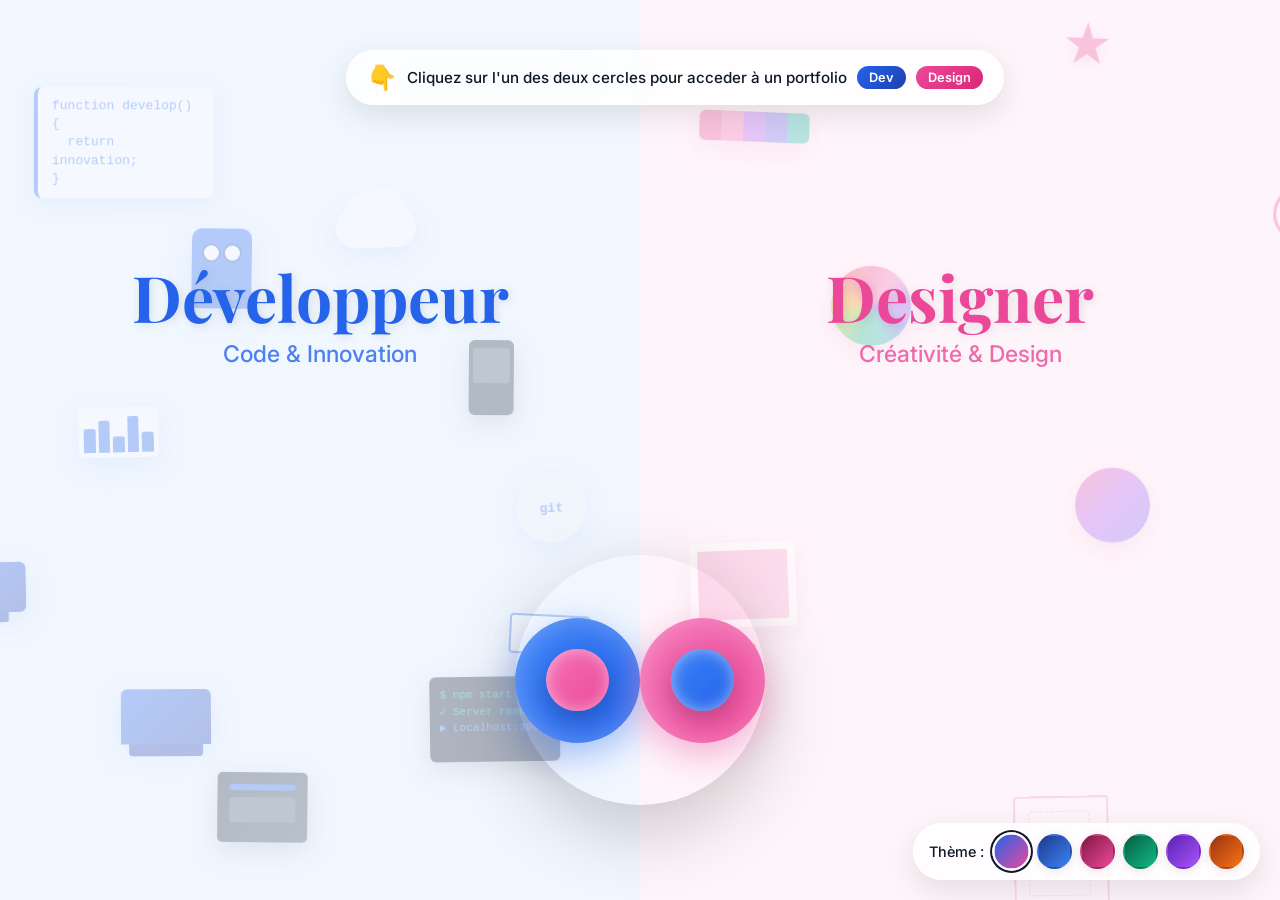
==== index.html @ 124f83c4 "Fix: move files to root and rename to index.html" ====
<!DOCTYPE html>
<html lang="fr">
<head>
    <meta charset="UTF-8">
    <meta name="viewport" content="width=device-width, initial-scale=1.0">
    <title>Portfolio Dual - Développeur & Designer</title>
    <style>
        @import url('https://fonts.googleapis.com/css2?family=Inter:wght@300;400;500;600;700&family=Playfair+Display:wght@600;700&display=swap');
        
        :root {
            --dev-primary: #2563eb;
            --dev-secondary: #1e40af;
            --dev-light: rgba(219, 234, 254, 0.5);
            --dev-bg-light: rgba(219, 234, 254, 0.4);
            --design-primary: #ec4899;
            --design-secondary: #db2777;
            --design-light: rgba(252, 231, 243, 0.5);
            --design-bg-light: rgba(252, 231, 243, 0.4);
            --neutral-bg: #ffffff;
            --text-dark: #0f172a;
            --text-light: #64748b;
            --transition-smooth: all 0.5s cubic-bezier(0.4, 0, 0.2, 1);
            
            /* Thèmes de couleur */
            --theme-primary: #2563eb;
            --theme-secondary: #ec4899;
            --theme-bg-start: #dbeafe;
            --theme-bg-end: #fce7f3;
        }
        
        * {
            margin: 0;
            padding: 0;
            box-sizing: border-box;
        }
        
        body {
            font-family: 'Inter', sans-serif;
            background: var(--neutral-bg);
            min-height: 100vh;
            color: var(--text-dark);
            overflow: hidden;
            transition: background-color 0.5s ease;
        }
        
        /* Division de l'écran en deux */
        .split-screen {
            display: flex;
            width: 100vw;
            height: 100vh;
            position: relative;
        }
        
        /* Moitiés */
        .dev-side {
            flex: 1;
            background: var(--dev-bg-light);
            position: relative;
            overflow: hidden;
            transition: var(--transition-smooth);
            display: flex;
            align-items: center;
            justify-content: center;
        }
        
        .design-side {
            flex: 1;
            background: var(--design-bg-light);
            position: relative;
            overflow: hidden;
            transition: var(--transition-smooth);
            display: flex;
            align-items: center;
            justify-content: center;
        }
        
        /* Textes centraux grands - remontés pour laisser place au Yin-Yang */
        .side-text {
            position: absolute;
            top: 35%;
            transform: translateY(-50%);
            text-align: center;
            z-index: 50;
            pointer-events: none;
            opacity: 1;
            transition: opacity 0.5s ease;
            width: 100%;
        }
        
        .dev-text {
            left: 0;
            color: var(--dev-primary);
        }
        
        .design-text {
            right: 0;
            color: var(--design-primary);
        }
        
        .main-text {
            font-family: 'Playfair Display', serif;
            font-size: clamp(2.5rem, 5vw, 4rem);
            font-weight: 700;
            line-height: 1.1;
            margin-bottom: 0.5rem;
            text-shadow: 2px 2px 10px rgba(0, 0, 0, 0.1);
        }
        
        .sub-text {
            font-size: clamp(1rem, 1.8vw, 1.5rem);
            font-weight: 500;
            opacity: 0.8;
        }
        
        /* Éléments décoratifs */
        .floating-element {
            position: absolute;
            opacity: 0.3;
            transition: all 0.8s cubic-bezier(0.34, 1.56, 0.64, 1);
            pointer-events: none;
            z-index: 1;
            will-change: transform, opacity;
            animation: gentleFloat 15s infinite alternate ease-in-out;
        }
        
        @keyframes gentleFloat {
            0% { transform: translate(0, 0) rotate(0deg); }
            100% { transform: translate(5px, -5px) rotate(2deg); }
        }
        
        /* Tous les éléments décoratifs conservés */
        .code-snippet {
            font-family: 'Courier New', monospace;
            font-size: 13px;
            color: var(--dev-primary);
            background: rgba(255, 255, 255, 0.95);
            padding: 10px 14px;
            border-radius: 8px;
            border-left: 4px solid var(--dev-primary);
            box-shadow: 0 6px 20px rgba(37, 99, 235, 0.2);
            max-width: 180px;
            line-height: 1.4;
        }
        
        .computer-icon {
            width: 70px;
            height: 50px;
            background: linear-gradient(135deg, var(--dev-primary), var(--dev-secondary));
            border-radius: 6px;
            position: relative;
            box-shadow: 0 8px 25px rgba(37, 99, 235, 0.25);
        }
        
        .computer-icon::after {
            content: '';
            position: absolute;
            bottom: -10px;
            left: 50%;
            transform: translateX(-50%);
            width: 35px;
            height: 10px;
            background: var(--dev-secondary);
            border-radius: 0 0 3px 3px;
        }
        
        .robot-icon {
            width: 60px;
            height: 80px;
            background: var(--dev-primary);
            border-radius: 10px 10px 5px 5px;
            position: relative;
            box-shadow: 0 8px 25px rgba(37, 99, 235, 0.25);
        }
        
        .robot-icon::before, .robot-icon::after {
            content: '';
            position: absolute;
            top: 15px;
            width: 15px;
            height: 15px;
            background: white;
            border-radius: 50%;
            border: 2px solid var(--dev-secondary);
        }
        
        .robot-icon::before { left: 10px; }
        .robot-icon::after { right: 10px; }
        
        .binary-code {
            font-family: monospace;
            font-size: 14px;
            color: var(--dev-primary);
            letter-spacing: 2px;
            font-weight: bold;
            opacity: 0.8;
        }
        
        .terminal-icon {
            width: 130px;
            height: 85px;
            background: #0f172a;
            border-radius: 6px;
            padding: 10px;
            color: #10b981;
            font-family: 'Courier New', monospace;
            font-size: 11px;
            box-shadow: 0 8px 25px rgba(0, 0, 0, 0.25);
            line-height: 1.5;
        }
        
        .server-icon {
            width: 90px;
            height: 70px;
            background: linear-gradient(135deg, #1e293b, #334155);
            border-radius: 5px;
            position: relative;
            box-shadow: 0 8px 25px rgba(0, 0, 0, 0.25);
        }
        
        .server-icon::before {
            content: '';
            position: absolute;
            top: 12px;
            left: 12px;
            right: 12px;
            height: 6px;
            background: var(--dev-primary);
            border-radius: 3px;
        }
        
        .server-icon::after {
            content: '';
            position: absolute;
            top: 25px;
            left: 12px;
            right: 12px;
            height: 25px;
            background: #475569;
            border-radius: 3px;
        }
        
        .git-icon {
            width: 70px;
            height: 70px;
            border-radius: 50%;
            background: #f1f5f9;
            display: flex;
            align-items: center;
            justify-content: center;
            font-family: 'Courier New', monospace;
            font-size: 13px;
            color: var(--dev-primary);
            font-weight: bold;
            box-shadow: 0 8px 25px rgba(37, 99, 235, 0.2);
        }
        
        .database-icon {
            width: 90px;
            height: 55px;
            background: linear-gradient(135deg, var(--dev-primary), var(--dev-secondary));
            border-radius: 6px 6px 0 0;
            position: relative;
            box-shadow: 0 8px 25px rgba(37, 99, 235, 0.25);
        }
        
        .database-icon::after {
            content: '';
            position: absolute;
            bottom: -12px;
            left: 8px;
            right: 8px;
            height: 12px;
            background: var(--dev-secondary);
            border-radius: 0 0 4px 4px;
        }
        
        .mobile-icon {
            width: 45px;
            height: 75px;
            background: #1e293b;
            border-radius: 6px;
            position: relative;
            box-shadow: 0 8px 25px rgba(0, 0, 0, 0.25);
        }
        
        .mobile-icon::before {
            content: '';
            position: absolute;
            top: 8px;
            left: 4px;
            right: 4px;
            height: 35px;
            background: #475569;
            border-radius: 3px;
        }
        
        .api-icon {
            width: 80px;
            height: 40px;
            background: white;
            border-radius: 4px;
            position: relative;
            box-shadow: 0 8px 25px rgba(37, 99, 235, 0.2);
            border: 2px solid var(--dev-primary);
        }
        
        .api-icon::before {
            content: 'API';
            position: absolute;
            top: 50%;
            left: 50%;
            transform: translate(-50%, -50%);
            color: var(--dev-primary);
            font-weight: bold;
            font-size: 14px;
        }
        
        .cloud-icon {
            width: 80px;
            height: 40px;
            background: white;
            border-radius: 40px;
            position: relative;
            box-shadow: 0 8px 25px rgba(37, 99, 235, 0.2);
        }
        
        .cloud-icon::before, .cloud-icon::after {
            content: '';
            position: absolute;
            background: white;
            border-radius: 50%;
        }
        
        .cloud-icon::before {
            width: 35px;
            height: 35px;
            top: -15px;
            left: 10px;
        }
        
        .cloud-icon::after {
            width: 45px;
            height: 45px;
            top: -20px;
            right: 10px;
        }
        
        .chart-icon {
            width: 80px;
            height: 50px;
            background: white;
            border-radius: 4px;
            padding: 5px;
            box-shadow: 0 8px 25px rgba(37, 99, 235, 0.2);
            display: flex;
            align-items: flex-end;
            gap: 3px;
        }
        
        .chart-bar {
            flex: 1;
            background: var(--dev-primary);
            border-radius: 2px 2px 0 0;
        }
        
        .ai-icon {
            width: 70px;
            height: 70px;
            background: linear-gradient(135deg, var(--dev-primary), #7c3aed);
            border-radius: 50%;
            position: relative;
            box-shadow: 0 8px 25px rgba(37, 99, 235, 0.25);
        }
        
        .ai-icon::before {
            content: 'AI';
            position: absolute;
            top: 50%;
            left: 50%;
            transform: translate(-50%, -50%);
            color: white;
            font-weight: bold;
            font-size: 16px;
        }
        
        /* Éléments DESIGNER */
        .color-palette {
            width: 110px;
            height: 30px;
            display: flex;
            border-radius: 6px;
            overflow: hidden;
            box-shadow: 0 8px 25px rgba(236, 72, 153, 0.25);
        }
        
        .color-swatch {
            flex: 1;
        }
        
        .paintbrush {
            width: 80px;
            height: 20px;
            background: linear-gradient(135deg, var(--design-primary), var(--design-secondary));
            border-radius: 10px;
            position: relative;
            transform: rotate(-30deg);
            box-shadow: 0 8px 25px rgba(236, 72, 153, 0.25);
        }
        
        .paintbrush::after {
            content: '';
            position: absolute;
            right: -18px;
            top: 50%;
            transform: translateY(-50%);
            width: 35px;
            height: 8px;
            background: var(--design-secondary);
            border-radius: 4px;
        }
        
        .typography-sample {
            font-family: 'Playfair Display', serif;
            font-size: 36px;
            font-weight: bold;
            color: var(--design-primary);
            text-shadow: 2px 2px 8px rgba(236, 72, 153, 0.25);
        }
        
        .cube-3d {
            width: 65px;
            height: 65px;
            position: relative;
            transform-style: preserve-3d;
            animation: rotateCube 20s linear infinite;
        }
        
        @keyframes rotateCube {
            0% { transform: rotateX(0) rotateY(0); }
            100% { transform: rotateX(360deg) rotateY(360deg); }
        }
        
        .cube-face {
            position: absolute;
            width: 100%;
            height: 100%;
            background: linear-gradient(45deg, var(--design-primary), var(--design-secondary));
            border: 2px solid rgba(255, 255, 255, 0.4);
            opacity: 0.8;
        }
        
        .cube-front { transform: translateZ(32.5px); }
        .cube-back { transform: rotateY(180deg) translateZ(32.5px); }
        .cube-right { transform: rotateY(90deg) translateZ(32.5px); }
        .cube-left { transform: rotateY(-90deg) translateZ(32.5px); }
        .cube-top { transform: rotateX(90deg) translateZ(32.5px); }
        .cube-bottom { transform: rotateX(-90deg) translateZ(32.5px); }
        
        .pen-tool {
            width: 75px;
            height: 75px;
            position: relative;
        }
        
        .pen-tool::before {
            content: '';
            position: absolute;
            width: 55px;
            height: 55px;
            background: linear-gradient(135deg, var(--design-primary), #a855f7);
            clip-path: polygon(50% 0%, 0% 100%, 100% 100%);
            opacity: 0.8;
        }
        
        .artboard {
            width: 110px;
            height: 85px;
            background: white;
            border-radius: 3px;
            box-shadow: 0 8px 25px rgba(236, 72, 153, 0.25);
            position: relative;
            overflow: hidden;
        }
        
        .artboard::before {
            content: '';
            position: absolute;
            top: 8px;
            left: 8px;
            right: 8px;
            bottom: 8px;
            background: linear-gradient(135deg, var(--design-primary), #f472b6);
            border-radius: 2px;
            opacity: 0.6;
        }
        
        .gradient-circle {
            width: 75px;
            height: 75px;
            border-radius: 50%;
            background: linear-gradient(135deg, var(--design-primary), #a855f7, #6366f1);
            box-shadow: 0 8px 25px rgba(236, 72, 153, 0.25);
        }
        
        .wireframe {
            width: 95px;
            height: 115px;
            position: relative;
        }
        
        .wireframe::before {
            content: '';
            position: absolute;
            top: 0;
            left: 0;
            width: 100%;
            height: 100%;
            border: 2px solid var(--design-primary);
            border-radius: 3px;
            opacity: 0.6;
        }
        
        .wireframe::after {
            content: '';
            position: absolute;
            top: 15px;
            left: 15px;
            right: 15px;
            bottom: 15px;
            border: 1px dashed var(--design-secondary);
            border-radius: 2px;
            opacity: 0.4;
        }
        
        .ruler-icon {
            width: 100px;
            height: 20px;
            background: white;
            border-radius: 3px;
            position: relative;
            box-shadow: 0 8px 25px rgba(236, 72, 153, 0.2);
        }
        
        .ruler-icon::before {
            content: '';
            position: absolute;
            top: 50%;
            left: 10px;
            right: 10px;
            height: 2px;
            background: var(--design-primary);
            transform: translateY(-50%);
        }
        
        .magnifier-icon {
            width: 70px;
            height: 70px;
            position: relative;
        }
        
        .magnifier-icon::before {
            content: '';
            position: absolute;
            width: 50px;
            height: 50px;
            border: 3px solid var(--design-primary);
            border-radius: 50%;
            top: 0;
            left: 0;
        }
        
        .magnifier-icon::after {
            content: '';
            position: absolute;
            width: 25px;
            height: 3px;
            background: var(--design-primary);
            bottom: 10px;
            right: 0;
            transform: rotate(45deg);
            transform-origin: right center;
        }
        
        .star-icon {
            width: 70px;
            height: 70px;
            position: relative;
        }
        
        .star-icon::before {
            content: '★';
            position: absolute;
            top: 50%;
            left: 50%;
            transform: translate(-50%, -50%);
            color: var(--design-primary);
            font-size: 50px;
            text-shadow: 0 4px 15px rgba(236, 72, 153, 0.3);
        }
        
        .color-wheel {
            width: 80px;
            height: 80px;
            border-radius: 50%;
            background: conic-gradient(
                from 0deg,
                #ec4899,
                #f472b6,
                #a855f7,
                #6366f1,
                #14b8a6,
                #10b981,
                #84cc16,
                #f59e0b,
                #ef4444,
                #ec4899
            );
            box-shadow: 0 8px 25px rgba(236, 72, 153, 0.25);
        }
        
        /* ===== YIN-YANG PLACÉ EN BAS ===== */
        .yinyang-container {
            position: absolute;
            bottom: 5%;
            left: 50%;
            transform: translateX(-50%);
            width: min(350px, 60vw);
            height: min(350px, 60vh);
            z-index: 100;
            pointer-events: none;
            display: flex;
            align-items: center;
            justify-content: center;
        }
        
        .yinyang-wrapper {
            position: relative;
            width: 100%;
            height: 100%;
            pointer-events: auto;
            display: flex;
            align-items: center;
            justify-content: center;
        }
        
        /* Yin-Yang avec animation 3D */
        .yinyang {
            position: relative;
            width: min(250px, 50vw);
            height: min(250px, 50vh);
            border-radius: 50%;
            overflow: visible;
            box-shadow: 0 25px 75px rgba(0, 0, 0, 0.2);
            transition: transform 0.6s cubic-bezier(0.34, 1.56, 0.64, 1);
            pointer-events: none;
            transform-style: preserve-3d;
            animation: yinyangFloat3D 4s infinite alternate ease-in-out;
        }
        
        /* Animation 3D pour attirer l'attention */
        @keyframes yinyangFloat3D {
            0% {
                transform: rotateY(0deg) rotateX(5deg) scale(1);
                filter: drop-shadow(0 20px 30px rgba(0,0,0,0.2));
            }
            25% {
                transform: rotateY(5deg) rotateX(3deg) scale(1.02);
                filter: drop-shadow(0 30px 40px rgba(37,99,235,0.3));
            }
            50% {
                transform: rotateY(0deg) rotateX(0deg) scale(1.05);
                filter: drop-shadow(0 40px 50px rgba(236,72,153,0.3));
            }
            75% {
                transform: rotateY(-5deg) rotateX(3deg) scale(1.02);
                filter: drop-shadow(0 30px 40px rgba(37,99,235,0.3));
            }
            100% {
                transform: rotateY(0deg) rotateX(5deg) scale(1);
                filter: drop-shadow(0 20px 30px rgba(0,0,0,0.2));
            }
        }
        
        /* Glow pulsant */
        .yinyang::before {
            content: '';
            position: absolute;
            top: -15px;
            left: -15px;
            right: -15px;
            bottom: -15px;
            border-radius: 50%;
            background: linear-gradient(135deg, var(--dev-primary), var(--design-primary));
            opacity: 0;
            z-index: -1;
            animation: glowPulse 4s infinite alternate;
            filter: blur(20px);
        }
        
        @keyframes glowPulse {
            0% { opacity: 0.2; transform: scale(0.95); }
            50% { opacity: 0.5; transform: scale(1.15); }
            100% { opacity: 0.2; transform: scale(0.95); }
        }
        
        /* Zones cliquables */
        .clickable-zone {
            position: absolute;
            width: 50%;
            height: 100%;
            cursor: pointer;
            transition: all 0.4s ease;
            display: flex;
            align-items: center;
            justify-content: center;
            text-decoration: none;
            z-index: 101;
            pointer-events: auto;
            overflow: hidden;
            transform-style: preserve-3d;
        }
        
        .dev-zone {
            left: 0;
            border-radius: 125px 0 0 125px;
        }
        
        .design-zone {
            right: 0;
            border-radius: 0 125px 125px 0;
        }
        
        /* Effet 3D au survol */
        .dev-zone:hover {
            transform: translateX(-5px) scale(1.02);
            filter: drop-shadow(10px 0 20px rgba(37,99,235,0.4));
        }
        
        .design-zone:hover {
            transform: translateX(5px) scale(1.02);
            filter: drop-shadow(-10px 0 20px rgba(236,72,153,0.4));
        }
        
        /* Contenu des cercles */
        .circle-content {
            position: absolute;
            top: 50%;
            left: 50%;
            transform: translate(-50%, -50%);
            text-align: center;
            pointer-events: none;
            opacity: 0;
            transition: all 0.5s ease;
            z-index: 102;
            background: rgba(255, 255, 255, 0.25);
            backdrop-filter: blur(10px);
            padding: 12px 24px;
            border-radius: 40px;
            border: 1px solid rgba(255, 255, 255, 0.4);
            transform-style: preserve-3d;
            transform: translate(-50%, -50%) translateZ(20px);
        }
        
        .clickable-zone:hover .circle-content {
            opacity: 1;
            transform: translate(-50%, -50%) translateZ(40px) scale(1.1);
        }
        
        .circle-icon {
            font-size: 2.5rem;
            margin-bottom: 0.3rem;
            filter: drop-shadow(0 4px 8px rgba(0, 0, 0, 0.3));
            display: block;
        }
        
        .circle-subtitle {
            font-size: 1rem;
            color: white;
            font-weight: 600;
            text-shadow: 0 2px 10px rgba(0, 0, 0, 0.5);
            letter-spacing: 1px;
        }
        
        /* Cercles et points */
        .inner-circle {
            position: absolute;
            width: 50%;
            height: 50%;
            border-radius: 50%;
            top: 25%;
            pointer-events: none;
            transition: all 0.4s ease;
            display: flex;
            align-items: center;
            justify-content: center;
        }
        
        .dev-circle {
            left: 0;
            background: linear-gradient(135deg, #3b82f6 0%, #2563eb 100%);
            box-shadow: inset 0 0 30px rgba(255, 255, 255, 0.3),
                        0 12px 35px rgba(37, 99, 235, 0.4);
        }
        
        .design-circle {
            right: 0;
            background: linear-gradient(135deg, #f472b6 0%, #ec4899 100%);
            box-shadow: inset 0 0 30px rgba(255, 255, 255, 0.3),
                        0 12px 35px rgba(236, 72, 153, 0.4);
        }
        
        .center-dot {
            position: absolute;
            width: 25%;
            height: 25%;
            border-radius: 50%;
            top: 37.5%;
            pointer-events: none;
            transition: all 0.4s ease;
            box-shadow: inset 0 0 15px rgba(255, 255, 255, 0.5),
                        0 8px 20px rgba(0, 0, 0, 0.2);
            display: flex;
            align-items: center;
            justify-content: center;
        }
        
        .dev-dot {
            left: 12.5%;
            background: linear-gradient(135deg, #f472b6 0%, #ec4899 100%);
        }
        
        .design-dot {
            right: 12.5%;
            background: linear-gradient(135deg, #3b82f6 0%, #2563eb 100%);
        }
        
        .dot-icon {
            font-size: 1.2rem;
            color: white;
            opacity: 0;
            transition: opacity 0.4s ease;
        }
        
        .yinyang:hover .dot-icon {
            opacity: 0.8;
        }
        
        /* ===== SÉLECTEUR DE THÈME ===== */
        .theme-selector {
            position: absolute;
            bottom: 20px;
            right: 20px;
            z-index: 1000;
            background: rgba(255, 255, 255, 0.8);
            backdrop-filter: blur(10px);
            padding: 10px 15px;
            border-radius: 50px;
            border: 1px solid rgba(255, 255, 255, 0.3);
            box-shadow: 0 10px 30px rgba(0, 0, 0, 0.1);
            display: flex;
            align-items: center;
            gap: 10px;
            pointer-events: auto;
            animation: slideIn 0.5s ease-out;
        }
        
        @keyframes slideIn {
            from {
                opacity: 0;
                transform: translateY(-20px);
            }
            to {
                opacity: 1;
                transform: translateY(0);
            }
        }
        
        .theme-selector label {
            font-size: 0.9rem;
            font-weight: 500;
            color: var(--text-dark);
        }
        
        .theme-options {
            display: flex;
            gap: 8px;
        }
        
        .theme-btn {
            width: 35px;
            height: 35px;
            border-radius: 50%;
            border: 2px solid transparent;
            cursor: pointer;
            transition: all 0.3s ease;
            box-shadow: 0 2px 10px rgba(0,0,0,0.1);
        }
        
        .theme-btn:hover {
            transform: scale(1.15);
            border-color: white;
            box-shadow: 0 5px 15px rgba(0,0,0,0.2);
        }
        
        .theme-btn.active {
            border-color: white;
            transform: scale(1.1);
            box-shadow: 0 0 0 2px var(--text-dark);
        }
        
        .theme-btn.default {
            background: linear-gradient(135deg, #2563eb, #ec4899);
        }
        
        .theme-btn.blue {
            background: linear-gradient(135deg, #1e3a8a, #3b82f6);
        }
        
        .theme-btn.pink {
            background: linear-gradient(135deg, #831843, #ec4899);
        }
        
        .theme-btn.green {
            background: linear-gradient(135deg, #065f46, #10b981);
        }
        
        .theme-btn.purple {
            background: linear-gradient(135deg, #5b21b6, #a855f7);
        }
        
        .theme-btn.orange {
            background: linear-gradient(135deg, #9a3412, #f97316);
        }
        
        /* Instruction en bas à gauche */
        .instruction {
            position: absolute;
            top: 50px;
            left: 27%;
            z-index: 200;
            pointer-events: none;
            color: var(--text-dark);
            background: rgba(255, 255, 255, 0.8);
            padding: 12px 20px;
            border-radius: 40px;
            backdrop-filter: blur(10px);
            font-size: 0.95rem;
            font-weight: 500;
            box-shadow: 0 10px 30px rgba(0, 0, 0, 0.1);
            border: 1px solid rgba(255, 255, 255, 0.6);
            display: flex;
            align-items: center;
            gap: 10px;
            animation: instructionFloat 3s infinite alternate ease-in-out;
        }
        
        @keyframes instructionFloat {
            0% { transform: translateY(0); }
            100% { transform: translateY(-5px); }
        }
        
        .instruction::before {
            content: '👇';
            font-size: 1.5rem;
            animation: handPoint 1s infinite alternate;
        }
        
        @keyframes handPoint {
            0% { transform: translateY(0); }
            100% { transform: translateY(5px); }
        }
        
        .instruction-badge {
            background: linear-gradient(135deg, var(--dev-primary), var(--dev-secondary));
            color: white;
            padding: 4px 12px;
            border-radius: 30px;
            font-size: 0.8rem;
            font-weight: 600;
        }
        
        .instruction-badge.design {
            background: linear-gradient(135deg, var(--design-primary), var(--design-secondary));
        }
        
        /* Responsive */
        @media (max-width: 768px) {
            .split-screen {
                flex-direction: column;
            }
            
            .dev-side, .design-side {
                height: 50vh;
                flex: none;
            }
            
            .side-text {
                top: 30%;
            }
            
            .main-text {
                font-size: clamp(2rem, 6vw, 3rem);
            }
            
            .yinyang-container {
                bottom: 2%;
                width: min(250px, 70vw);
                height: min(250px, 70vh);
            }
            
            .yinyang {
                width: min(200px, 50vw);
                height: min(200px, 50vh);
            }
            
            .circle-content {
                padding: 8px 16px;
            }
            
            .circle-icon {
                font-size: 2rem;
            }
            
            .circle-subtitle {
                font-size: 0.8rem;
            }
            
            .instruction {
                bottom: 10px;
                left: 10px;
                padding: 8px 15px;
                font-size: 0.8rem;
            }
            
            .theme-selector {
                top: 10px;
                right: 10px;
                padding: 8px 12px;
            }
            
            .theme-btn {
                width: 30px;
                height: 30px;
            }
        }
    </style>
</head>
<body>
    <div class="split-screen">
        <!-- Moitié gauche - Développeur -->
        <div class="dev-side" id="devSide">
            <div class="side-text dev-text">
                <div class="main-text">Développeur</div>
                <div class="sub-text">Code & Innovation</div>
            </div>
            
            <!-- Éléments décoratifs -->
            <div class="floating-element code-snippet" style="top: 10%; left: 5%; transform: rotate(-5deg);">
                function develop() {<br>
                &nbsp;&nbsp;return innovation;<br>
                }
            </div>
            
            <div class="floating-element computer-icon" style="top: 15%; right: 12%;"></div>
            <div class="floating-element robot-icon" style="bottom: 20%; left: 15%;"></div>
            <div class="floating-element binary-code" style="top: 8%; right: 8%;">01000101 01101100</div>
            
            <div class="floating-element terminal-icon" style="bottom: 15%; right: 12%;">
                <div>$ npm start</div>
                <div style="color: #10b981;">✓ Server ready</div>
                <div style="color: #3b82f6;">▶ Localhost:3000</div>
            </div>
            
            <div class="floating-element server-icon" style="top: 40%; left: 10%;"></div>
            <div class="floating-element git-icon" style="bottom: 40%; right: 8%;">git</div>
            <div class="floating-element database-icon" style="top: 30%; right: 20%;"></div>
            <div class="floating-element mobile-icon" style="bottom: 8%; left: 20%;"></div>
            <div class="floating-element api-icon" style="top: 20%; left: 20%;"></div>
            <div class="floating-element cloud-icon" style="bottom: 25%; right: 20%;"></div>
            
            <div class="floating-element chart-icon" style="top: 45%; left: 12%;">
                <div class="chart-bar" style="height: 60%;"></div>
                <div class="chart-bar" style="height: 80%;"></div>
                <div class="chart-bar" style="height: 40%;"></div>
                <div class="chart-bar" style="height: 90%;"></div>
                <div class="chart-bar" style="height: 50%;"></div>
            </div>
            
            <div class="floating-element ai-icon" style="bottom: 45%; left: 20%;"></div>
        </div>
        
        <!-- Moitié droite - Designer -->
        <div class="design-side" id="designSide">
            <div class="side-text design-text">
                <div class="main-text">Designer</div>
                <div class="sub-text">Créativité & Design</div>
            </div>
            
            <div class="floating-element color-palette" style="top: 12%; left: 10%;">
                <div class="color-swatch" style="background: #ec4899;"></div>
                <div class="color-swatch" style="background: #f472b6;"></div>
                <div class="color-swatch" style="background: #a855f7;"></div>
                <div class="color-swatch" style="background: #6366f1;"></div>
                <div class="color-swatch" style="background: #14b8a6;"></div>
            </div>
            
            <div class="floating-element paintbrush" style="top: 40%; right: 15%;"></div>
            <div class="floating-element typography-sample" style="bottom: 25%; left: 12%;">Aa</div>
            <div class="floating-element cube-3d" style="top: 25%; right: 12%;"></div>
            <div class="floating-element pen-tool" style="top: 60%; left: 15%;"></div>
            <div class="floating-element artboard" style="top: 15%; right: 25%;"></div>
            <div class="floating-element gradient-circle" style="bottom: 40%; right: 20%;"></div>
            <div class="floating-element wireframe" style="top: 45%; left: 8%;"></div>
            <div class="floating-element ruler-icon" style="top: 65%; right: 25%;"></div>
            <div class="floating-element magnifier-icon" style="bottom: 25%; left: 20%;"></div>
            <div class="floating-element star-icon" style="bottom: 45%; right: 25%;"></div>
            <div class="floating-element color-wheel" style="top: 30%; left: 30%;"></div>
        </div>
        
        <!-- Yin-Yang placé en bas -->
        <div class="yinyang-container">
            <div class="yinyang-wrapper">
                <!-- Zone cliquable développeur -->
                <a href="portfolio_dev/portfolio-dev.html" class="clickable-zone dev-zone" id="devZone">
                    <div class="circle-content">
                        <div class="circle-icon">💻</div>
                        <div class="circle-subtitle">PORTFOLIO DEV</div>
                    </div>
                </a>
                
                <!-- Zone cliquable designer -->
                <a href="portfolio_designer/portfolio-design.html" class="clickable-zone design-zone" id="designZone">
                    <div class="circle-content">
                        <div class="circle-icon">🎨</div>
                        <div class="circle-subtitle">PORTFOLIO DESIGN</div>
                    </div>
                </a>
                
                <!-- Yin-Yang visuel -->
                <div class="yinyang">
                    <div class="inner-circle dev-circle"></div>
                    <div class="inner-circle design-circle"></div>
                    <div class="center-dot dev-dot">
                        <div class="dot-icon">🎨</div>
                    </div>
                    <div class="center-dot design-dot">
                        <div class="dot-icon">💻</div>
                    </div>
                </div>
            </div>
        </div>
        
        <!-- Sélecteur de thème -->
        <div class="theme-selector">
            <label>Thème :</label>
            <div class="theme-options">
                <div class="theme-btn default active" data-theme="default" title="Défaut"></div>
                <div class="theme-btn blue" data-theme="blue" title="Bleu"></div>
                <div class="theme-btn pink" data-theme="pink" title="Rose"></div>
                <div class="theme-btn green" data-theme="green" title="Vert"></div>
                <div class="theme-btn purple" data-theme="purple" title="Violet"></div>
                <div class="theme-btn orange" data-theme="orange" title="Orange"></div>
            </div>
        </div>
        
        <!-- Instruction -->
        <div class="instruction">
            <span>Cliquez sur l'un des deux cercles pour acceder à un portfolio </span>
            <span class="instruction-badge">Dev</span>
            <span class="instruction-badge design">Design</span>
        </div>
    </div>
    
    <script>
        (function() {
            const devZone = document.getElementById('devZone');
            const designZone = document.getElementById('designZone');
            const devSide = document.getElementById('devSide');
            const designSide = document.getElementById('designSide');
            const devText = document.querySelector('.dev-text');
            const designText = document.querySelector('.design-text');
            const devElements = devSide.querySelectorAll('.floating-element');
            const designElements = designSide.querySelectorAll('.floating-element');
            
            // ===== GESTION DU THÈME =====
            const themeBtns = document.querySelectorAll('.theme-btn');
            const root = document.documentElement;
            
            // Thèmes prédéfinis
            const themes = {
                default: {
                    dev: '#2563eb',
                    devSecondary: '#1e40af',
                    devBg: 'rgba(219, 234, 254, 0.4)',
                    design: '#ec4899',
                    designSecondary: '#db2777',
                    designBg: 'rgba(252, 231, 243, 0.4)'
                },
                blue: {
                    dev: '#1e3a8a',
                    devSecondary: '#1e3a8a',
                    devBg: 'rgba(30, 58, 138, 0.2)',
                    design: '#3b82f6',
                    designSecondary: '#2563eb',
                    designBg: 'rgba(59, 130, 246, 0.2)'
                },
                pink: {
                    dev: '#831843',
                    devSecondary: '#831843',
                    devBg: 'rgba(131, 24, 67, 0.2)',
                    design: '#ec4899',
                    designSecondary: '#db2777',
                    designBg: 'rgba(236, 72, 153, 0.2)'
                },
                green: {
                    dev: '#065f46',
                    devSecondary: '#065f46',
                    devBg: 'rgba(6, 95, 70, 0.2)',
                    design: '#10b981',
                    designSecondary: '#059669',
                    designBg: 'rgba(16, 185, 129, 0.2)'
                },
                purple: {
                    dev: '#5b21b6',
                    devSecondary: '#5b21b6',
                    devBg: 'rgba(91, 33, 182, 0.2)',
                    design: '#a855f7',
                    designSecondary: '#9333ea',
                    designBg: 'rgba(168, 85, 247, 0.2)'
                },
                orange: {
                    dev: '#9a3412',
                    devSecondary: '#9a3412',
                    devBg: 'rgba(154, 52, 18, 0.2)',
                    design: '#f97316',
                    designSecondary: '#ea580c',
                    designBg: 'rgba(249, 115, 22, 0.2)'
                }
            };
            
            function applyTheme(themeName) {
                const theme = themes[themeName];
                if (!theme) return;
                
                root.style.setProperty('--dev-primary', theme.dev);
                root.style.setProperty('--dev-secondary', theme.devSecondary);
                root.style.setProperty('--dev-bg-light', theme.devBg);
                root.style.setProperty('--design-primary', theme.design);
                root.style.setProperty('--design-secondary', theme.designSecondary);
                root.style.setProperty('--design-bg-light', theme.designBg);
                
                // Mise à jour des couleurs de fond
                devSide.style.backgroundColor = theme.devBg;
                designSide.style.backgroundColor = theme.designBg;
                
                // Mise à jour des badges
                document.querySelectorAll('.instruction-badge').forEach(badge => {
                    if (badge.classList.contains('design')) {
                        badge.style.background = `linear-gradient(135deg, ${theme.design}, ${theme.designSecondary})`;
                    } else {
                        badge.style.background = `linear-gradient(135deg, ${theme.dev}, ${theme.devSecondary})`;
                    }
                });
                
                // Sauvegarde du thème
                localStorage.setItem('selectedTheme', themeName);
                
                // Active le bouton correspondant
                themeBtns.forEach(btn => {
                    btn.classList.toggle('active', btn.dataset.theme === themeName);
                });
            }
            
            themeBtns.forEach(btn => {
                btn.addEventListener('click', () => {
                    applyTheme(btn.dataset.theme);
                });
            });
            
            // Charger le thème sauvegardé ou utiliser le défaut
            const savedTheme = localStorage.getItem('selectedTheme') || 'default';
            applyTheme(savedTheme);
            
            // ===== INTERACTIONS SURVOL =====
            devZone.addEventListener('mouseenter', () => {
                devSide.style.backgroundColor = getComputedStyle(root).getPropertyValue('--dev-primary') + '20';
                designSide.style.backgroundColor = 'rgba(0,0,0,0.05)';
                devText.style.opacity = '1';
                designText.style.opacity = '0.3';
                
                devElements.forEach(el => el.style.opacity = '0.9');
                designElements.forEach(el => el.style.opacity = '0.2');
            });
            
            designZone.addEventListener('mouseenter', () => {
                designSide.style.backgroundColor = getComputedStyle(root).getPropertyValue('--design-primary') + '20';
                devSide.style.backgroundColor = 'rgba(0,0,0,0.05)';
                designText.style.opacity = '1';
                devText.style.opacity = '0.3';
                
                designElements.forEach(el => el.style.opacity = '0.9');
                devElements.forEach(el => el.style.opacity = '0.2');
            });
            
            function resetSides() {
                devSide.style.backgroundColor = getComputedStyle(root).getPropertyValue('--dev-bg-light');
                designSide.style.backgroundColor = getComputedStyle(root).getPropertyValue('--design-bg-light');
                devText.style.opacity = '1';
                designText.style.opacity = '1';
                
                devElements.forEach(el => el.style.opacity = '0.3');
                designElements.forEach(el => el.style.opacity = '0.3');
            }
            
            devZone.addEventListener('mouseleave', () => {
                setTimeout(() => {
                    if (!designZone.matches(':hover')) {
                        resetSides();
                    }
                }, 100);
            });
            
            designZone.addEventListener('mouseleave', () => {
                setTimeout(() => {
                    if (!devZone.matches(':hover')) {
                        resetSides();
                    }
                }, 100);
            });
            
            // ===== ANIMATION AU CLIC =====
            [devZone, designZone].forEach(link => {
                link.addEventListener('click', function(e) {
                    e.preventDefault();
                    const href = this.getAttribute('href');
                    
                    document.body.style.transition = 'opacity 0.5s ease, transform 0.5s ease';
                    document.body.style.opacity = '0';
                    document.body.style.transform = this.classList.contains('dev-zone') ? 'translateX(-30px)' : 'translateX(30px)';
                    
                    setTimeout(() => {
                        window.location.href = href;
                    }, 500);
                });
            });
            
            // ===== POSITIONNEMENT ALÉATOIRE INITIAL =====
            function randomPosition(element) {
                const x = (Math.random() * 10 - 5);
                const y = (Math.random() * 10 - 5);
                const rotate = (Math.random() * 6 - 3);
                return `translate(${x}px, ${y}px) rotate(${rotate}deg)`;
            }
            
            setTimeout(() => {
                devElements.forEach((el, i) => {
                    setTimeout(() => {
                        el.style.opacity = '0.3';
                        el.style.transform = randomPosition(el);
                    }, i * 20);
                });
                
                designElements.forEach((el, i) => {
                    setTimeout(() => {
                        el.style.opacity = '0.3';
                        el.style.transform = randomPosition(el);
                    }, i * 20 + 300);
                });
            }, 200);
            
            // ===== PRÉCHARGEMENT =====
            ['portfolio-dev.html', 'portfolio-design.html'].forEach(href => {
                const link = document.createElement('link');
                link.rel = 'prefetch';
                link.href = href;
                document.head.appendChild(link);
            });
        })();
    </script>
</body>
</html>
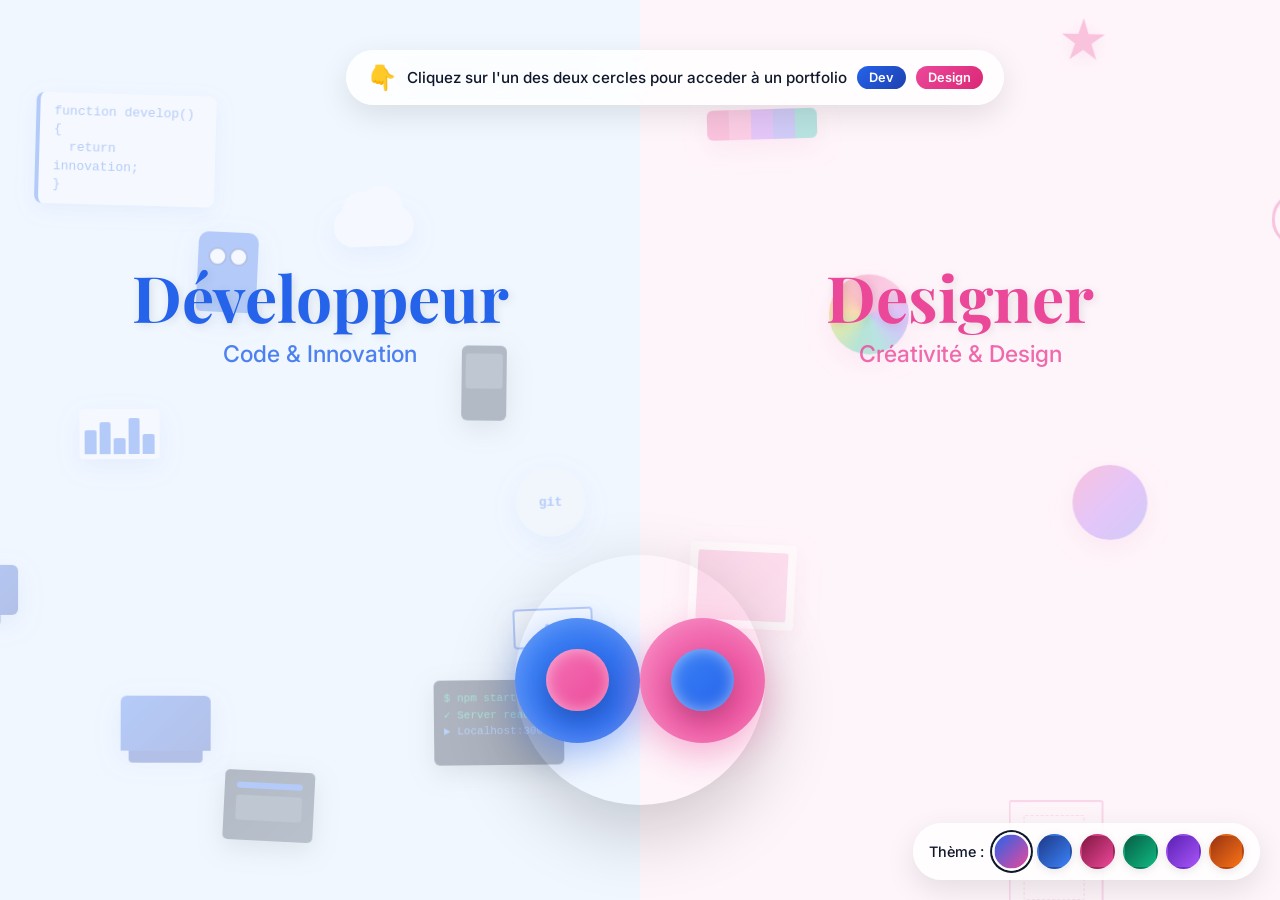
==== commit b2d68033: "ajout de mon nouveau projet" ====
--- a/index.html
+++ b/index.html
@@ -983,7 +983,7 @@
             background: linear-gradient(135deg, var(--design-primary), var(--design-secondary));
         }
         
-        /* Responsive */
+        /* ===== RESPONSIVE POUR SMARTPHONES ===== */
         @media (max-width: 768px) {
             .split-screen {
                 flex-direction: column;
@@ -995,52 +995,167 @@
             }
             
             .side-text {
-                top: 30%;
+                top: 25%;
             }
             
             .main-text {
-                font-size: clamp(2rem, 6vw, 3rem);
+                font-size: clamp(1.8rem, 8vw, 2.5rem);
+            }
+            
+            .sub-text {
+                font-size: clamp(0.9rem, 4vw, 1.2rem);
             }
             
             .yinyang-container {
                 bottom: 2%;
-                width: min(250px, 70vw);
-                height: min(250px, 70vh);
+                width: min(200px, 60vw);
+                height: min(200px, 60vh);
             }
             
             .yinyang {
-                width: min(200px, 50vw);
-                height: min(200px, 50vh);
+                width: min(180px, 45vw);
+                height: min(180px, 45vh);
             }
             
             .circle-content {
-                padding: 8px 16px;
+                padding: 5px 10px;
             }
             
             .circle-icon {
-                font-size: 2rem;
+                font-size: 1.5rem;
             }
             
             .circle-subtitle {
+                font-size: 0.6rem;
+            }
+            
+            .instruction {
+                top: auto;
+                bottom: 15px;
+                left: 50%;
+                transform: translateX(-50%);
+                width: 90%;
+                padding: 8px 12px;
                 font-size: 0.8rem;
-            }
-            
-            .instruction {
-                bottom: 10px;
-                left: 10px;
-                padding: 8px 15px;
-                font-size: 0.8rem;
+                text-align: center;
+                flex-wrap: wrap;
+                justify-content: center;
+            }
+            
+            .instruction::before {
+                font-size: 1.2rem;
             }
             
             .theme-selector {
                 top: 10px;
                 right: 10px;
-                padding: 8px 12px;
+                bottom: auto;
+                padding: 5px 10px;
+            }
+            
+            .theme-selector label {
+                font-size: 0.8rem;
             }
             
             .theme-btn {
-                width: 30px;
-                height: 30px;
+                width: 25px;
+                height: 25px;
+            }
+            
+            .floating-element {
+                transform: scale(0.6);
+            }
+            
+            /* Masquer certains éléments sur mobile pour éviter l'encombrement */
+            .code-snippet, .terminal-icon, .artboard, .color-palette,
+            .wireframe, .cube-3d, .chart-icon, .ai-icon, .server-icon,
+            .git-icon, .database-icon, .cloud-icon {
+                display: none;
+            }
+            
+            /* Garder quelques éléments essentiels */
+            .computer-icon, .robot-icon, .paintbrush, .pen-tool,
+            .gradient-circle, .star-icon {
+                display: block;
+                transform: scale(0.5);
+            }
+        }
+        
+        @media (max-width: 480px) {
+            .main-text {
+                font-size: clamp(1.5rem, 7vw, 2rem);
+            }
+            
+            .sub-text {
+                font-size: clamp(0.8rem, 3.5vw, 1rem);
+            }
+            
+            .yinyang-container {
+                width: min(150px, 55vw);
+                height: min(150px, 55vh);
+            }
+            
+            .yinyang {
+                width: min(140px, 40vw);
+                height: min(140px, 40vh);
+            }
+            
+            .circle-icon {
+                font-size: 1.2rem;
+            }
+            
+            .circle-subtitle {
+                font-size: 0.5rem;
+            }
+            
+            .instruction {
+                font-size: 0.7rem;
+                padding: 6px 10px;
+            }
+            
+            .instruction::before {
+                font-size: 1rem;
+            }
+            
+            .instruction-badge {
+                font-size: 0.6rem;
+                padding: 2px 6px;
+            }
+            
+            .theme-selector {
+                padding: 3px 8px;
+            }
+            
+            .theme-selector label {
+                font-size: 0.7rem;
+            }
+            
+            .theme-btn {
+                width: 20px;
+                height: 20px;
+            }
+            
+            .computer-icon, .robot-icon, .paintbrush, .pen-tool,
+            .gradient-circle, .star-icon {
+                transform: scale(0.4);
+            }
+        }
+        
+        /* Pour les très petits écrans */
+        @media (max-width: 360px) {
+            .yinyang-container {
+                width: min(120px, 50vw);
+                height: min(120px, 50vh);
+            }
+            
+            .yinyang {
+                width: min(110px, 35vw);
+                height: min(110px, 35vh);
+            }
+            
+            .instruction {
+                font-size: 0.6rem;
+                padding: 4px 8px;
             }
         }
     </style>
@@ -1369,12 +1484,35 @@
             }, 200);
             
             // ===== PRÉCHARGEMENT =====
-            ['portfolio-dev.html', 'portfolio-design.html'].forEach(href => {
+            ['portfolio_dev/portfolio-dev.html', 'portfolio_designer/portfolio-design.html'].forEach(href => {
                 const link = document.createElement('link');
                 link.rel = 'prefetch';
                 link.href = href;
                 document.head.appendChild(link);
             });
+            
+            // ===== CORRECTION POUR LE PROBLÈME DE CACHE =====
+            // Forcer le rechargement de la page lors du retour avec le bouton back
+            window.addEventListener('pageshow', function(event) {
+                if (event.persisted) {
+                    window.location.reload();
+                }
+            });
+            
+            // Alternative pour les navigateurs plus anciens
+            window.addEventListener('load', function() {
+                if (performance && performance.navigation && performance.navigation.type === 2) {
+                    window.location.reload();
+                }
+            });
+            
+            // Détection moderne
+            if (window.performance && window.performance.getEntriesByType) {
+                const navEntries = performance.getEntriesByType('navigation');
+                if (navEntries.length > 0 && navEntries[0].type === 'back_forward') {
+                    window.location.reload();
+                }
+            }
         })();
     </script>
 </body>
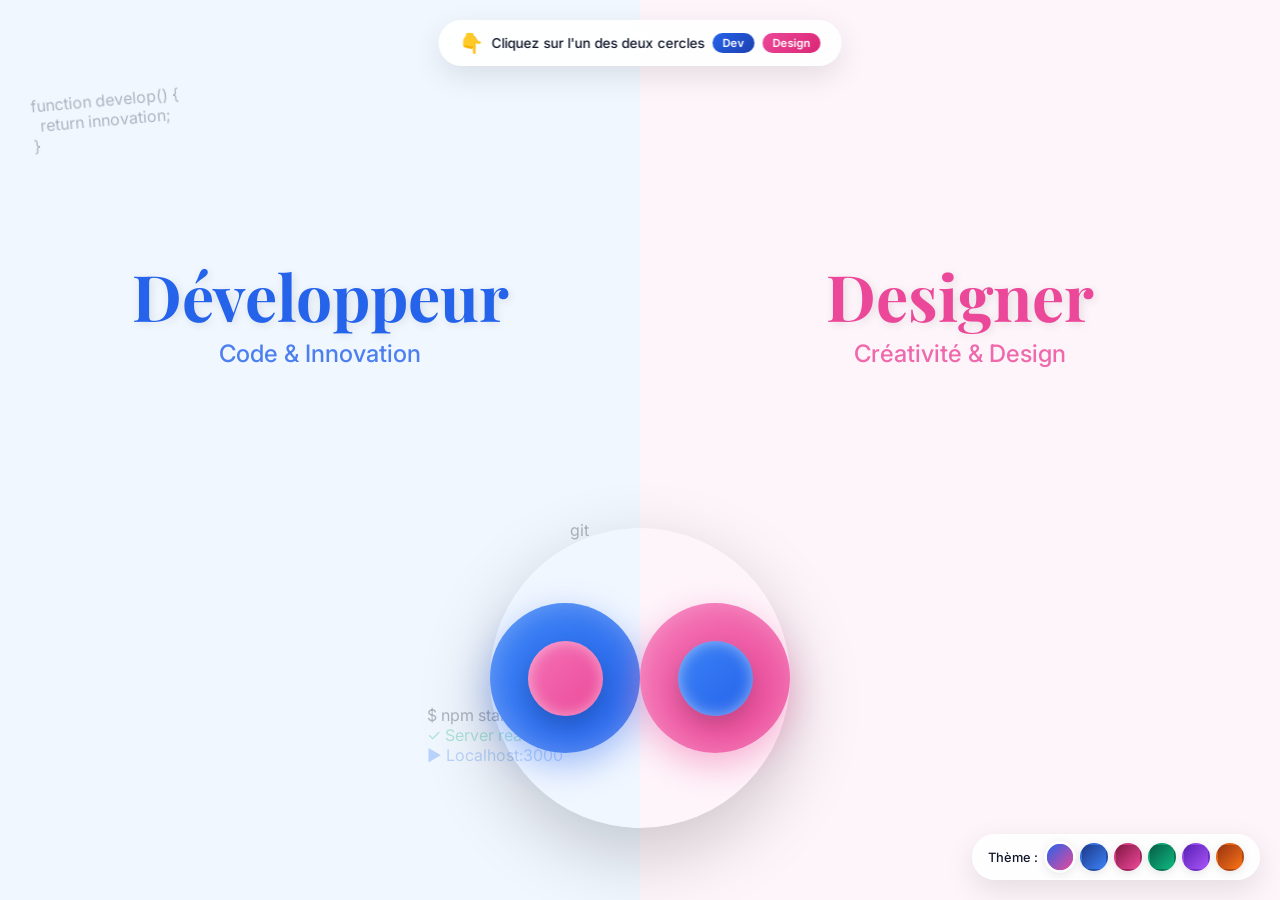
==== commit a1d29719: "dernier changement" ====
--- a/index.html
+++ b/index.html
@@ -2,7 +2,7 @@
 <html lang="fr">
 <head>
     <meta charset="UTF-8">
-    <meta name="viewport" content="width=device-width, initial-scale=1.0">
+    <meta name="viewport" content="width=device-width, initial-scale=1.0, viewport-fit=cover">
     <title>Portfolio Dual - Développeur & Designer</title>
     <style>
         @import url('https://fonts.googleapis.com/css2?family=Inter:wght@300;400;500;600;700&family=Playfair+Display:wght@600;700&display=swap');
@@ -20,12 +20,6 @@
             --text-dark: #0f172a;
             --text-light: #64748b;
             --transition-smooth: all 0.5s cubic-bezier(0.4, 0, 0.2, 1);
-            
-            /* Thèmes de couleur */
-            --theme-primary: #2563eb;
-            --theme-secondary: #ec4899;
-            --theme-bg-start: #dbeafe;
-            --theme-bg-end: #fce7f3;
         }
         
         * {
@@ -39,15 +33,15 @@
             background: var(--neutral-bg);
             min-height: 100vh;
             color: var(--text-dark);
-            overflow: hidden;
+            overflow-x: hidden;
             transition: background-color 0.5s ease;
         }
         
-        /* Division de l'écran en deux */
+        /* Conteneur principal */
         .split-screen {
             display: flex;
-            width: 100vw;
-            height: 100vh;
+            width: 100%;
+            min-height: 100vh;
             position: relative;
         }
         
@@ -74,7 +68,7 @@
             justify-content: center;
         }
         
-        /* Textes centraux grands - remontés pour laisser place au Yin-Yang */
+        /* Textes centraux */
         .side-text {
             position: absolute;
             top: 35%;
@@ -82,7 +76,6 @@
             text-align: center;
             z-index: 50;
             pointer-events: none;
-            opacity: 1;
             transition: opacity 0.5s ease;
             width: 100%;
         }
@@ -99,7 +92,7 @@
         
         .main-text {
             font-family: 'Playfair Display', serif;
-            font-size: clamp(2.5rem, 5vw, 4rem);
+            font-size: clamp(2rem, 6vw, 4rem);
             font-weight: 700;
             line-height: 1.1;
             margin-bottom: 0.5rem;
@@ -107,12 +100,12 @@
         }
         
         .sub-text {
-            font-size: clamp(1rem, 1.8vw, 1.5rem);
+            font-size: clamp(0.9rem, 2.5vw, 1.5rem);
             font-weight: 500;
             opacity: 0.8;
         }
         
-        /* Éléments décoratifs */
+        /* Éléments décoratifs (version desktop) */
         .floating-element {
             position: absolute;
             opacity: 0.3;
@@ -128,504 +121,14 @@
             100% { transform: translate(5px, -5px) rotate(2deg); }
         }
         
-        /* Tous les éléments décoratifs conservés */
-        .code-snippet {
-            font-family: 'Courier New', monospace;
-            font-size: 13px;
-            color: var(--dev-primary);
-            background: rgba(255, 255, 255, 0.95);
-            padding: 10px 14px;
-            border-radius: 8px;
-            border-left: 4px solid var(--dev-primary);
-            box-shadow: 0 6px 20px rgba(37, 99, 235, 0.2);
-            max-width: 180px;
-            line-height: 1.4;
-        }
-        
-        .computer-icon {
-            width: 70px;
-            height: 50px;
-            background: linear-gradient(135deg, var(--dev-primary), var(--dev-secondary));
-            border-radius: 6px;
-            position: relative;
-            box-shadow: 0 8px 25px rgba(37, 99, 235, 0.25);
-        }
-        
-        .computer-icon::after {
-            content: '';
+        /* ===== YIN-YANG ===== */
+        .yinyang-container {
             position: absolute;
-            bottom: -10px;
+            bottom: 8%;
             left: 50%;
             transform: translateX(-50%);
-            width: 35px;
-            height: 10px;
-            background: var(--dev-secondary);
-            border-radius: 0 0 3px 3px;
-        }
-        
-        .robot-icon {
-            width: 60px;
-            height: 80px;
-            background: var(--dev-primary);
-            border-radius: 10px 10px 5px 5px;
-            position: relative;
-            box-shadow: 0 8px 25px rgba(37, 99, 235, 0.25);
-        }
-        
-        .robot-icon::before, .robot-icon::after {
-            content: '';
-            position: absolute;
-            top: 15px;
-            width: 15px;
-            height: 15px;
-            background: white;
-            border-radius: 50%;
-            border: 2px solid var(--dev-secondary);
-        }
-        
-        .robot-icon::before { left: 10px; }
-        .robot-icon::after { right: 10px; }
-        
-        .binary-code {
-            font-family: monospace;
-            font-size: 14px;
-            color: var(--dev-primary);
-            letter-spacing: 2px;
-            font-weight: bold;
-            opacity: 0.8;
-        }
-        
-        .terminal-icon {
-            width: 130px;
-            height: 85px;
-            background: #0f172a;
-            border-radius: 6px;
-            padding: 10px;
-            color: #10b981;
-            font-family: 'Courier New', monospace;
-            font-size: 11px;
-            box-shadow: 0 8px 25px rgba(0, 0, 0, 0.25);
-            line-height: 1.5;
-        }
-        
-        .server-icon {
-            width: 90px;
-            height: 70px;
-            background: linear-gradient(135deg, #1e293b, #334155);
-            border-radius: 5px;
-            position: relative;
-            box-shadow: 0 8px 25px rgba(0, 0, 0, 0.25);
-        }
-        
-        .server-icon::before {
-            content: '';
-            position: absolute;
-            top: 12px;
-            left: 12px;
-            right: 12px;
-            height: 6px;
-            background: var(--dev-primary);
-            border-radius: 3px;
-        }
-        
-        .server-icon::after {
-            content: '';
-            position: absolute;
-            top: 25px;
-            left: 12px;
-            right: 12px;
-            height: 25px;
-            background: #475569;
-            border-radius: 3px;
-        }
-        
-        .git-icon {
-            width: 70px;
-            height: 70px;
-            border-radius: 50%;
-            background: #f1f5f9;
-            display: flex;
-            align-items: center;
-            justify-content: center;
-            font-family: 'Courier New', monospace;
-            font-size: 13px;
-            color: var(--dev-primary);
-            font-weight: bold;
-            box-shadow: 0 8px 25px rgba(37, 99, 235, 0.2);
-        }
-        
-        .database-icon {
-            width: 90px;
-            height: 55px;
-            background: linear-gradient(135deg, var(--dev-primary), var(--dev-secondary));
-            border-radius: 6px 6px 0 0;
-            position: relative;
-            box-shadow: 0 8px 25px rgba(37, 99, 235, 0.25);
-        }
-        
-        .database-icon::after {
-            content: '';
-            position: absolute;
-            bottom: -12px;
-            left: 8px;
-            right: 8px;
-            height: 12px;
-            background: var(--dev-secondary);
-            border-radius: 0 0 4px 4px;
-        }
-        
-        .mobile-icon {
-            width: 45px;
-            height: 75px;
-            background: #1e293b;
-            border-radius: 6px;
-            position: relative;
-            box-shadow: 0 8px 25px rgba(0, 0, 0, 0.25);
-        }
-        
-        .mobile-icon::before {
-            content: '';
-            position: absolute;
-            top: 8px;
-            left: 4px;
-            right: 4px;
-            height: 35px;
-            background: #475569;
-            border-radius: 3px;
-        }
-        
-        .api-icon {
-            width: 80px;
-            height: 40px;
-            background: white;
-            border-radius: 4px;
-            position: relative;
-            box-shadow: 0 8px 25px rgba(37, 99, 235, 0.2);
-            border: 2px solid var(--dev-primary);
-        }
-        
-        .api-icon::before {
-            content: 'API';
-            position: absolute;
-            top: 50%;
-            left: 50%;
-            transform: translate(-50%, -50%);
-            color: var(--dev-primary);
-            font-weight: bold;
-            font-size: 14px;
-        }
-        
-        .cloud-icon {
-            width: 80px;
-            height: 40px;
-            background: white;
-            border-radius: 40px;
-            position: relative;
-            box-shadow: 0 8px 25px rgba(37, 99, 235, 0.2);
-        }
-        
-        .cloud-icon::before, .cloud-icon::after {
-            content: '';
-            position: absolute;
-            background: white;
-            border-radius: 50%;
-        }
-        
-        .cloud-icon::before {
-            width: 35px;
-            height: 35px;
-            top: -15px;
-            left: 10px;
-        }
-        
-        .cloud-icon::after {
-            width: 45px;
-            height: 45px;
-            top: -20px;
-            right: 10px;
-        }
-        
-        .chart-icon {
-            width: 80px;
-            height: 50px;
-            background: white;
-            border-radius: 4px;
-            padding: 5px;
-            box-shadow: 0 8px 25px rgba(37, 99, 235, 0.2);
-            display: flex;
-            align-items: flex-end;
-            gap: 3px;
-        }
-        
-        .chart-bar {
-            flex: 1;
-            background: var(--dev-primary);
-            border-radius: 2px 2px 0 0;
-        }
-        
-        .ai-icon {
-            width: 70px;
-            height: 70px;
-            background: linear-gradient(135deg, var(--dev-primary), #7c3aed);
-            border-radius: 50%;
-            position: relative;
-            box-shadow: 0 8px 25px rgba(37, 99, 235, 0.25);
-        }
-        
-        .ai-icon::before {
-            content: 'AI';
-            position: absolute;
-            top: 50%;
-            left: 50%;
-            transform: translate(-50%, -50%);
-            color: white;
-            font-weight: bold;
-            font-size: 16px;
-        }
-        
-        /* Éléments DESIGNER */
-        .color-palette {
-            width: 110px;
-            height: 30px;
-            display: flex;
-            border-radius: 6px;
-            overflow: hidden;
-            box-shadow: 0 8px 25px rgba(236, 72, 153, 0.25);
-        }
-        
-        .color-swatch {
-            flex: 1;
-        }
-        
-        .paintbrush {
-            width: 80px;
-            height: 20px;
-            background: linear-gradient(135deg, var(--design-primary), var(--design-secondary));
-            border-radius: 10px;
-            position: relative;
-            transform: rotate(-30deg);
-            box-shadow: 0 8px 25px rgba(236, 72, 153, 0.25);
-        }
-        
-        .paintbrush::after {
-            content: '';
-            position: absolute;
-            right: -18px;
-            top: 50%;
-            transform: translateY(-50%);
-            width: 35px;
-            height: 8px;
-            background: var(--design-secondary);
-            border-radius: 4px;
-        }
-        
-        .typography-sample {
-            font-family: 'Playfair Display', serif;
-            font-size: 36px;
-            font-weight: bold;
-            color: var(--design-primary);
-            text-shadow: 2px 2px 8px rgba(236, 72, 153, 0.25);
-        }
-        
-        .cube-3d {
-            width: 65px;
-            height: 65px;
-            position: relative;
-            transform-style: preserve-3d;
-            animation: rotateCube 20s linear infinite;
-        }
-        
-        @keyframes rotateCube {
-            0% { transform: rotateX(0) rotateY(0); }
-            100% { transform: rotateX(360deg) rotateY(360deg); }
-        }
-        
-        .cube-face {
-            position: absolute;
-            width: 100%;
-            height: 100%;
-            background: linear-gradient(45deg, var(--design-primary), var(--design-secondary));
-            border: 2px solid rgba(255, 255, 255, 0.4);
-            opacity: 0.8;
-        }
-        
-        .cube-front { transform: translateZ(32.5px); }
-        .cube-back { transform: rotateY(180deg) translateZ(32.5px); }
-        .cube-right { transform: rotateY(90deg) translateZ(32.5px); }
-        .cube-left { transform: rotateY(-90deg) translateZ(32.5px); }
-        .cube-top { transform: rotateX(90deg) translateZ(32.5px); }
-        .cube-bottom { transform: rotateX(-90deg) translateZ(32.5px); }
-        
-        .pen-tool {
-            width: 75px;
-            height: 75px;
-            position: relative;
-        }
-        
-        .pen-tool::before {
-            content: '';
-            position: absolute;
-            width: 55px;
-            height: 55px;
-            background: linear-gradient(135deg, var(--design-primary), #a855f7);
-            clip-path: polygon(50% 0%, 0% 100%, 100% 100%);
-            opacity: 0.8;
-        }
-        
-        .artboard {
-            width: 110px;
-            height: 85px;
-            background: white;
-            border-radius: 3px;
-            box-shadow: 0 8px 25px rgba(236, 72, 153, 0.25);
-            position: relative;
-            overflow: hidden;
-        }
-        
-        .artboard::before {
-            content: '';
-            position: absolute;
-            top: 8px;
-            left: 8px;
-            right: 8px;
-            bottom: 8px;
-            background: linear-gradient(135deg, var(--design-primary), #f472b6);
-            border-radius: 2px;
-            opacity: 0.6;
-        }
-        
-        .gradient-circle {
-            width: 75px;
-            height: 75px;
-            border-radius: 50%;
-            background: linear-gradient(135deg, var(--design-primary), #a855f7, #6366f1);
-            box-shadow: 0 8px 25px rgba(236, 72, 153, 0.25);
-        }
-        
-        .wireframe {
-            width: 95px;
-            height: 115px;
-            position: relative;
-        }
-        
-        .wireframe::before {
-            content: '';
-            position: absolute;
-            top: 0;
-            left: 0;
-            width: 100%;
-            height: 100%;
-            border: 2px solid var(--design-primary);
-            border-radius: 3px;
-            opacity: 0.6;
-        }
-        
-        .wireframe::after {
-            content: '';
-            position: absolute;
-            top: 15px;
-            left: 15px;
-            right: 15px;
-            bottom: 15px;
-            border: 1px dashed var(--design-secondary);
-            border-radius: 2px;
-            opacity: 0.4;
-        }
-        
-        .ruler-icon {
-            width: 100px;
-            height: 20px;
-            background: white;
-            border-radius: 3px;
-            position: relative;
-            box-shadow: 0 8px 25px rgba(236, 72, 153, 0.2);
-        }
-        
-        .ruler-icon::before {
-            content: '';
-            position: absolute;
-            top: 50%;
-            left: 10px;
-            right: 10px;
-            height: 2px;
-            background: var(--design-primary);
-            transform: translateY(-50%);
-        }
-        
-        .magnifier-icon {
-            width: 70px;
-            height: 70px;
-            position: relative;
-        }
-        
-        .magnifier-icon::before {
-            content: '';
-            position: absolute;
-            width: 50px;
-            height: 50px;
-            border: 3px solid var(--design-primary);
-            border-radius: 50%;
-            top: 0;
-            left: 0;
-        }
-        
-        .magnifier-icon::after {
-            content: '';
-            position: absolute;
-            width: 25px;
-            height: 3px;
-            background: var(--design-primary);
-            bottom: 10px;
-            right: 0;
-            transform: rotate(45deg);
-            transform-origin: right center;
-        }
-        
-        .star-icon {
-            width: 70px;
-            height: 70px;
-            position: relative;
-        }
-        
-        .star-icon::before {
-            content: '★';
-            position: absolute;
-            top: 50%;
-            left: 50%;
-            transform: translate(-50%, -50%);
-            color: var(--design-primary);
-            font-size: 50px;
-            text-shadow: 0 4px 15px rgba(236, 72, 153, 0.3);
-        }
-        
-        .color-wheel {
-            width: 80px;
-            height: 80px;
-            border-radius: 50%;
-            background: conic-gradient(
-                from 0deg,
-                #ec4899,
-                #f472b6,
-                #a855f7,
-                #6366f1,
-                #14b8a6,
-                #10b981,
-                #84cc16,
-                #f59e0b,
-                #ef4444,
-                #ec4899
-            );
-            box-shadow: 0 8px 25px rgba(236, 72, 153, 0.25);
-        }
-        
-        /* ===== YIN-YANG PLACÉ EN BAS ===== */
-        .yinyang-container {
-            position: absolute;
-            bottom: 5%;
-            left: 50%;
-            transform: translateX(-50%);
-            width: min(350px, 60vw);
-            height: min(350px, 60vh);
+            width: min(300px, 45vw);
+            height: min(300px, 45vw);
             z-index: 100;
             pointer-events: none;
             display: flex;
@@ -643,11 +146,10 @@
             justify-content: center;
         }
         
-        /* Yin-Yang avec animation 3D */
         .yinyang {
             position: relative;
-            width: min(250px, 50vw);
-            height: min(250px, 50vh);
+            width: 100%;
+            height: 100%;
             border-radius: 50%;
             overflow: visible;
             box-shadow: 0 25px 75px rgba(0, 0, 0, 0.2);
@@ -657,31 +159,21 @@
             animation: yinyangFloat3D 4s infinite alternate ease-in-out;
         }
         
-        /* Animation 3D pour attirer l'attention */
         @keyframes yinyangFloat3D {
             0% {
                 transform: rotateY(0deg) rotateX(5deg) scale(1);
                 filter: drop-shadow(0 20px 30px rgba(0,0,0,0.2));
             }
-            25% {
-                transform: rotateY(5deg) rotateX(3deg) scale(1.02);
-                filter: drop-shadow(0 30px 40px rgba(37,99,235,0.3));
-            }
             50% {
                 transform: rotateY(0deg) rotateX(0deg) scale(1.05);
                 filter: drop-shadow(0 40px 50px rgba(236,72,153,0.3));
             }
-            75% {
-                transform: rotateY(-5deg) rotateX(3deg) scale(1.02);
-                filter: drop-shadow(0 30px 40px rgba(37,99,235,0.3));
-            }
             100% {
                 transform: rotateY(0deg) rotateX(5deg) scale(1);
                 filter: drop-shadow(0 20px 30px rgba(0,0,0,0.2));
             }
         }
         
-        /* Glow pulsant */
         .yinyang::before {
             content: '';
             position: absolute;
@@ -717,7 +209,6 @@
             z-index: 101;
             pointer-events: auto;
             overflow: hidden;
-            transform-style: preserve-3d;
         }
         
         .dev-zone {
@@ -730,18 +221,6 @@
             border-radius: 0 125px 125px 0;
         }
         
-        /* Effet 3D au survol */
-        .dev-zone:hover {
-            transform: translateX(-5px) scale(1.02);
-            filter: drop-shadow(10px 0 20px rgba(37,99,235,0.4));
-        }
-        
-        .design-zone:hover {
-            transform: translateX(5px) scale(1.02);
-            filter: drop-shadow(-10px 0 20px rgba(236,72,153,0.4));
-        }
-        
-        /* Contenu des cercles */
         .circle-content {
             position: absolute;
             top: 50%;
@@ -757,31 +236,29 @@
             padding: 12px 24px;
             border-radius: 40px;
             border: 1px solid rgba(255, 255, 255, 0.4);
-            transform-style: preserve-3d;
-            transform: translate(-50%, -50%) translateZ(20px);
         }
         
         .clickable-zone:hover .circle-content {
             opacity: 1;
-            transform: translate(-50%, -50%) translateZ(40px) scale(1.1);
+            transform: translate(-50%, -50%) scale(1.1);
         }
         
         .circle-icon {
-            font-size: 2.5rem;
+            font-size: 2rem;
             margin-bottom: 0.3rem;
             filter: drop-shadow(0 4px 8px rgba(0, 0, 0, 0.3));
             display: block;
         }
         
         .circle-subtitle {
-            font-size: 1rem;
+            font-size: 0.8rem;
             color: white;
             font-weight: 600;
             text-shadow: 0 2px 10px rgba(0, 0, 0, 0.5);
             letter-spacing: 1px;
         }
         
-        /* Cercles et points */
+        /* Cercles intérieurs */
         .inner-circle {
             position: absolute;
             width: 50%;
@@ -798,15 +275,13 @@
         .dev-circle {
             left: 0;
             background: linear-gradient(135deg, #3b82f6 0%, #2563eb 100%);
-            box-shadow: inset 0 0 30px rgba(255, 255, 255, 0.3),
-                        0 12px 35px rgba(37, 99, 235, 0.4);
+            box-shadow: inset 0 0 30px rgba(255, 255, 255, 0.3), 0 12px 35px rgba(37, 99, 235, 0.4);
         }
         
         .design-circle {
             right: 0;
             background: linear-gradient(135deg, #f472b6 0%, #ec4899 100%);
-            box-shadow: inset 0 0 30px rgba(255, 255, 255, 0.3),
-                        0 12px 35px rgba(236, 72, 153, 0.4);
+            box-shadow: inset 0 0 30px rgba(255, 255, 255, 0.3), 0 12px 35px rgba(236, 72, 153, 0.4);
         }
         
         .center-dot {
@@ -817,8 +292,7 @@
             top: 37.5%;
             pointer-events: none;
             transition: all 0.4s ease;
-            box-shadow: inset 0 0 15px rgba(255, 255, 255, 0.5),
-                        0 8px 20px rgba(0, 0, 0, 0.2);
+            box-shadow: inset 0 0 15px rgba(255, 255, 255, 0.5), 0 8px 20px rgba(0, 0, 0, 0.2);
             display: flex;
             align-items: center;
             justify-content: center;
@@ -835,7 +309,7 @@
         }
         
         .dot-icon {
-            font-size: 1.2rem;
+            font-size: 1rem;
             color: white;
             opacity: 0;
             transition: opacity 0.4s ease;
@@ -851,44 +325,32 @@
             bottom: 20px;
             right: 20px;
             z-index: 1000;
-            background: rgba(255, 255, 255, 0.8);
+            background: rgba(255, 255, 255, 0.9);
             backdrop-filter: blur(10px);
-            padding: 10px 15px;
+            padding: 8px 15px;
             border-radius: 50px;
             border: 1px solid rgba(255, 255, 255, 0.3);
             box-shadow: 0 10px 30px rgba(0, 0, 0, 0.1);
             display: flex;
             align-items: center;
-            gap: 10px;
+            gap: 8px;
             pointer-events: auto;
-            animation: slideIn 0.5s ease-out;
-        }
-        
-        @keyframes slideIn {
-            from {
-                opacity: 0;
-                transform: translateY(-20px);
-            }
-            to {
-                opacity: 1;
-                transform: translateY(0);
-            }
         }
         
         .theme-selector label {
-            font-size: 0.9rem;
+            font-size: 0.8rem;
             font-weight: 500;
             color: var(--text-dark);
         }
         
         .theme-options {
             display: flex;
-            gap: 8px;
+            gap: 6px;
         }
         
         .theme-btn {
-            width: 35px;
-            height: 35px;
+            width: 28px;
+            height: 28px;
             border-radius: 50%;
             border: 2px solid transparent;
             cursor: pointer;
@@ -899,83 +361,102 @@
         .theme-btn:hover {
             transform: scale(1.15);
             border-color: white;
-            box-shadow: 0 5px 15px rgba(0,0,0,0.2);
         }
         
         .theme-btn.active {
             border-color: white;
             transform: scale(1.1);
-            box-shadow: 0 0 0 2px var(--text-dark);
-        }
-        
-        .theme-btn.default {
-            background: linear-gradient(135deg, #2563eb, #ec4899);
-        }
-        
-        .theme-btn.blue {
-            background: linear-gradient(135deg, #1e3a8a, #3b82f6);
-        }
-        
-        .theme-btn.pink {
-            background: linear-gradient(135deg, #831843, #ec4899);
-        }
-        
-        .theme-btn.green {
-            background: linear-gradient(135deg, #065f46, #10b981);
-        }
-        
-        .theme-btn.purple {
-            background: linear-gradient(135deg, #5b21b6, #a855f7);
-        }
-        
-        .theme-btn.orange {
-            background: linear-gradient(135deg, #9a3412, #f97316);
-        }
-        
-        /* Instruction en bas à gauche */
+        }
+        
+        .theme-btn.default { background: linear-gradient(135deg, #2563eb, #ec4899); }
+        .theme-btn.blue { background: linear-gradient(135deg, #1e3a8a, #3b82f6); }
+        .theme-btn.pink { background: linear-gradient(135deg, #831843, #ec4899); }
+        .theme-btn.green { background: linear-gradient(135deg, #065f46, #10b981); }
+        .theme-btn.purple { background: linear-gradient(135deg, #5b21b6, #a855f7); }
+        .theme-btn.orange { background: linear-gradient(135deg, #9a3412, #f97316); }
+        
+        /* ===== INSTRUCTION EN HAUT ===== */
         .instruction {
             position: absolute;
-            top: 50px;
-            left: 27%;
+            top: 20px;
+            left: 50%;
+            transform: translateX(-50%);
             z-index: 200;
             pointer-events: none;
             color: var(--text-dark);
-            background: rgba(255, 255, 255, 0.8);
-            padding: 12px 20px;
-            border-radius: 40px;
+            background: rgba(255, 255, 255, 0.9);
+            padding: 10px 20px;
+            border-radius: 50px;
             backdrop-filter: blur(10px);
-            font-size: 0.95rem;
+            font-size: 0.85rem;
             font-weight: 500;
             box-shadow: 0 10px 30px rgba(0, 0, 0, 0.1);
             border: 1px solid rgba(255, 255, 255, 0.6);
             display: flex;
             align-items: center;
-            gap: 10px;
-            animation: instructionFloat 3s infinite alternate ease-in-out;
-        }
-        
-        @keyframes instructionFloat {
-            0% { transform: translateY(0); }
-            100% { transform: translateY(-5px); }
-        }
-        
+            gap: 8px;
+            white-space: nowrap;
+        }
+
+        /* Emoji pointant vers le BAS */
         .instruction::before {
             content: '👇';
-            font-size: 1.5rem;
-            animation: handPoint 1s infinite alternate;
-        }
-        
-        @keyframes handPoint {
+            font-size: 1.2rem;
+            animation: handPointDown 1s infinite alternate;
+        }
+                
+        @keyframes handPointDown {
+            0% {
+                transform: translateY(0);
+            }
+            100% {
+                transform: translateY(8px);
+            }
+        }
+
+        @media (max-width: 768px) {
+        .instruction {
+            top: 12px;
+            padding: 6px 14px;
+            font-size: 0.7rem;
+            white-space: nowrap;
+        }
+        
+        .instruction::before {
+            font-size: 1rem;
+            animation: handPointDown 1s infinite alternate;
+        }
+        
+        @keyframes handPointDown {
             0% { transform: translateY(0); }
-            100% { transform: translateY(5px); }
-        }
-        
+            100% { transform: translateY(6px); }
+        }
+    }
+
+        @media (max-width: 480px) {
+            .instruction {
+                top: 8px;
+                padding: 5px 12px;
+                font-size: 0.6rem;
+            }
+            
+            .instruction::before {
+                font-size: 0.9rem;
+                animation: handPointDown 1s infinite alternate;
+            }
+            
+            @keyframes handPointDown {
+                0% { transform: translateY(0); }
+                100% { transform: translateY(5px); }
+            }
+        }
+                
         .instruction-badge {
             background: linear-gradient(135deg, var(--dev-primary), var(--dev-secondary));
             color: white;
-            padding: 4px 12px;
+            padding: 3px 10px;
             border-radius: 30px;
-            font-size: 0.8rem;
+            font-size: 0.7rem;
             font-weight: 600;
         }
         
@@ -983,8 +464,9 @@
             background: linear-gradient(135deg, var(--design-primary), var(--design-secondary));
         }
         
-        /* ===== RESPONSIVE POUR SMARTPHONES ===== */
+        /* ===== RESPONSIVE SMARTPHONE ===== */
         @media (max-width: 768px) {
+            /* Passage en colonne */
             .split-screen {
                 flex-direction: column;
             }
@@ -992,10 +474,12 @@
             .dev-side, .design-side {
                 height: 50vh;
                 flex: none;
-            }
-            
+                min-height: 45vh;
+            }
+            
+            /* Ajustement des textes */
             .side-text {
-                top: 25%;
+                top: 30%;
             }
             
             .main-text {
@@ -1003,159 +487,133 @@
             }
             
             .sub-text {
-                font-size: clamp(0.9rem, 4vw, 1.2rem);
-            }
-            
+                font-size: clamp(0.8rem, 3.5vw, 1rem);
+            }
+            
+            /* Yin-Yang centré en bas */
             .yinyang-container {
+                position: absolute;
                 bottom: 2%;
-                width: min(200px, 60vw);
-                height: min(200px, 60vh);
-            }
-            
-            .yinyang {
-                width: min(180px, 45vw);
-                height: min(180px, 45vh);
-            }
-            
-            .circle-content {
-                padding: 5px 10px;
-            }
-            
-            .circle-icon {
-                font-size: 1.5rem;
-            }
-            
-            .circle-subtitle {
-                font-size: 0.6rem;
-            }
-            
-            .instruction {
-                top: auto;
-                bottom: 15px;
                 left: 50%;
                 transform: translateX(-50%);
-                width: 90%;
-                padding: 8px 12px;
-                font-size: 0.8rem;
-                text-align: center;
-                flex-wrap: wrap;
-                justify-content: center;
+                width: min(180px, 40vw);
+                height: min(180px, 40vw);
+                z-index: 150;
+            }
+            
+            .yinyang {
+                width: 100%;
+                height: 100%;
+            }
+            
+            /* Contenu des cercles */
+            .circle-content {
+                padding: 6px 12px;
+            }
+            
+            .circle-icon {
+                font-size: 1.2rem;
+            }
+            
+            .circle-subtitle {
+                font-size: 0.5rem;
+                white-space: nowrap;
+            }
+            
+            /* Instruction en haut centrée */
+            .instruction {
+                top: 12px;
+                padding: 6px 14px;
+                font-size: 0.7rem;
+                white-space: nowrap;
             }
             
             .instruction::before {
-                font-size: 1.2rem;
-            }
-            
+                font-size: 1rem;
+            }
+            
+            .instruction-badge {
+                font-size: 0.6rem;
+                padding: 2px 8px;
+            }
+            
+            /* Sélecteur de thème en bas à droite */
             .theme-selector {
-                top: 10px;
+                bottom: 10px;
                 right: 10px;
-                bottom: auto;
                 padding: 5px 10px;
             }
             
             .theme-selector label {
-                font-size: 0.8rem;
+                font-size: 0.7rem;
             }
             
             .theme-btn {
-                width: 25px;
-                height: 25px;
-            }
-            
+                width: 24px;
+                height: 24px;
+            }
+            
+            /* Masquer les éléments décoratifs sur mobile */
             .floating-element {
-                transform: scale(0.6);
-            }
-            
-            /* Masquer certains éléments sur mobile pour éviter l'encombrement */
-            .code-snippet, .terminal-icon, .artboard, .color-palette,
-            .wireframe, .cube-3d, .chart-icon, .ai-icon, .server-icon,
-            .git-icon, .database-icon, .cloud-icon {
                 display: none;
             }
-            
-            /* Garder quelques éléments essentiels */
-            .computer-icon, .robot-icon, .paintbrush, .pen-tool,
-            .gradient-circle, .star-icon {
-                display: block;
-                transform: scale(0.5);
-            }
         }
         
         @media (max-width: 480px) {
+            .dev-side, .design-side {
+                height: 50vh;
+            }
+            
             .main-text {
                 font-size: clamp(1.5rem, 7vw, 2rem);
             }
             
             .sub-text {
-                font-size: clamp(0.8rem, 3.5vw, 1rem);
+                font-size: clamp(0.7rem, 3vw, 0.9rem);
             }
             
             .yinyang-container {
-                width: min(150px, 55vw);
-                height: min(150px, 55vh);
-            }
-            
-            .yinyang {
-                width: min(140px, 40vw);
-                height: min(140px, 40vh);
+                width: min(150px, 45vw);
+                height: min(150px, 45vw);
+                bottom: 1%;
             }
             
             .circle-icon {
-                font-size: 1.2rem;
+                font-size: 1rem;
             }
             
             .circle-subtitle {
-                font-size: 0.5rem;
+                font-size: 0.45rem;
             }
             
             .instruction {
-                font-size: 0.7rem;
-                padding: 6px 10px;
+                top: 8px;
+                padding: 5px 12px;
+                font-size: 0.6rem;
             }
             
             .instruction::before {
-                font-size: 1rem;
+                font-size: 0.9rem;
             }
             
             .instruction-badge {
-                font-size: 0.6rem;
+                font-size: 0.55rem;
                 padding: 2px 6px;
             }
-            
-            .theme-selector {
-                padding: 3px 8px;
-            }
-            
-            .theme-selector label {
-                font-size: 0.7rem;
-            }
-            
-            .theme-btn {
-                width: 20px;
-                height: 20px;
-            }
-            
-            .computer-icon, .robot-icon, .paintbrush, .pen-tool,
-            .gradient-circle, .star-icon {
-                transform: scale(0.4);
-            }
-        }
-        
-        /* Pour les très petits écrans */
+        }
+        
         @media (max-width: 360px) {
             .yinyang-container {
-                width: min(120px, 50vw);
-                height: min(120px, 50vh);
-            }
-            
-            .yinyang {
-                width: min(110px, 35vw);
-                height: min(110px, 35vh);
-            }
-            
-            .instruction {
-                font-size: 0.6rem;
-                padding: 4px 8px;
+                width: min(130px, 50vw);
+                height: min(130px, 50vw);
+            }
+            
+            .circle-icon {
+                font-size: 0.9rem;
+            }
+            
+            .circle-subtitle {
+                font-size: 0.4rem;
             }
         }
     </style>
@@ -1169,38 +627,24 @@
                 <div class="sub-text">Code & Innovation</div>
             </div>
             
-            <!-- Éléments décoratifs -->
+            <!-- Éléments décoratifs (uniquement visibles sur desktop) -->
             <div class="floating-element code-snippet" style="top: 10%; left: 5%; transform: rotate(-5deg);">
                 function develop() {<br>
                 &nbsp;&nbsp;return innovation;<br>
                 }
             </div>
-            
             <div class="floating-element computer-icon" style="top: 15%; right: 12%;"></div>
             <div class="floating-element robot-icon" style="bottom: 20%; left: 15%;"></div>
-            <div class="floating-element binary-code" style="top: 8%; right: 8%;">01000101 01101100</div>
-            
             <div class="floating-element terminal-icon" style="bottom: 15%; right: 12%;">
                 <div>$ npm start</div>
                 <div style="color: #10b981;">✓ Server ready</div>
                 <div style="color: #3b82f6;">▶ Localhost:3000</div>
             </div>
-            
             <div class="floating-element server-icon" style="top: 40%; left: 10%;"></div>
             <div class="floating-element git-icon" style="bottom: 40%; right: 8%;">git</div>
             <div class="floating-element database-icon" style="top: 30%; right: 20%;"></div>
-            <div class="floating-element mobile-icon" style="bottom: 8%; left: 20%;"></div>
             <div class="floating-element api-icon" style="top: 20%; left: 20%;"></div>
             <div class="floating-element cloud-icon" style="bottom: 25%; right: 20%;"></div>
-            
-            <div class="floating-element chart-icon" style="top: 45%; left: 12%;">
-                <div class="chart-bar" style="height: 60%;"></div>
-                <div class="chart-bar" style="height: 80%;"></div>
-                <div class="chart-bar" style="height: 40%;"></div>
-                <div class="chart-bar" style="height: 90%;"></div>
-                <div class="chart-bar" style="height: 50%;"></div>
-            </div>
-            
             <div class="floating-element ai-icon" style="bottom: 45%; left: 20%;"></div>
         </div>
         
@@ -1211,6 +655,7 @@
                 <div class="sub-text">Créativité & Design</div>
             </div>
             
+            <!-- Éléments décoratifs (uniquement visibles sur desktop) -->
             <div class="floating-element color-palette" style="top: 12%; left: 10%;">
                 <div class="color-swatch" style="background: #ec4899;"></div>
                 <div class="color-swatch" style="background: #f472b6;"></div>
@@ -1218,7 +663,6 @@
                 <div class="color-swatch" style="background: #6366f1;"></div>
                 <div class="color-swatch" style="background: #14b8a6;"></div>
             </div>
-            
             <div class="floating-element paintbrush" style="top: 40%; right: 15%;"></div>
             <div class="floating-element typography-sample" style="bottom: 25%; left: 12%;">Aa</div>
             <div class="floating-element cube-3d" style="top: 25%; right: 12%;"></div>
@@ -1232,26 +676,21 @@
             <div class="floating-element color-wheel" style="top: 30%; left: 30%;"></div>
         </div>
         
-        <!-- Yin-Yang placé en bas -->
+        <!-- Yin-Yang -->
         <div class="yinyang-container">
             <div class="yinyang-wrapper">
-                <!-- Zone cliquable développeur -->
                 <a href="portfolio_dev/portfolio-dev.html" class="clickable-zone dev-zone" id="devZone">
                     <div class="circle-content">
                         <div class="circle-icon">💻</div>
                         <div class="circle-subtitle">PORTFOLIO DEV</div>
                     </div>
                 </a>
-                
-                <!-- Zone cliquable designer -->
                 <a href="portfolio_designer/portfolio-design.html" class="clickable-zone design-zone" id="designZone">
                     <div class="circle-content">
                         <div class="circle-icon">🎨</div>
                         <div class="circle-subtitle">PORTFOLIO DESIGN</div>
                     </div>
                 </a>
-                
-                <!-- Yin-Yang visuel -->
                 <div class="yinyang">
                     <div class="inner-circle dev-circle"></div>
                     <div class="inner-circle design-circle"></div>
@@ -1278,9 +717,9 @@
             </div>
         </div>
         
-        <!-- Instruction -->
+        <!-- Instruction en haut centrée -->
         <div class="instruction">
-            <span>Cliquez sur l'un des deux cercles pour acceder à un portfolio </span>
+            <span>Cliquez sur l'un des deux cercles</span>
             <span class="instruction-badge">Dev</span>
             <span class="instruction-badge design">Design</span>
         </div>
@@ -1301,7 +740,6 @@
             const themeBtns = document.querySelectorAll('.theme-btn');
             const root = document.documentElement;
             
-            // Thèmes prédéfinis
             const themes = {
                 default: {
                     dev: '#2563eb',
@@ -1364,11 +802,9 @@
                 root.style.setProperty('--design-secondary', theme.designSecondary);
                 root.style.setProperty('--design-bg-light', theme.designBg);
                 
-                // Mise à jour des couleurs de fond
                 devSide.style.backgroundColor = theme.devBg;
                 designSide.style.backgroundColor = theme.designBg;
                 
-                // Mise à jour des badges
                 document.querySelectorAll('.instruction-badge').forEach(badge => {
                     if (badge.classList.contains('design')) {
                         badge.style.background = `linear-gradient(135deg, ${theme.design}, ${theme.designSecondary})`;
@@ -1377,10 +813,8 @@
                     }
                 });
                 
-                // Sauvegarde du thème
                 localStorage.setItem('selectedTheme', themeName);
                 
-                // Active le bouton correspondant
                 themeBtns.forEach(btn => {
                     btn.classList.toggle('active', btn.dataset.theme === themeName);
                 });
@@ -1392,7 +826,6 @@
                 });
             });
             
-            // Charger le thème sauvegardé ou utiliser le défaut
             const savedTheme = localStorage.getItem('selectedTheme') || 'default';
             applyTheme(savedTheme);
             
@@ -1402,7 +835,6 @@
                 designSide.style.backgroundColor = 'rgba(0,0,0,0.05)';
                 devText.style.opacity = '1';
                 designText.style.opacity = '0.3';
-                
                 devElements.forEach(el => el.style.opacity = '0.9');
                 designElements.forEach(el => el.style.opacity = '0.2');
             });
@@ -1412,7 +844,6 @@
                 devSide.style.backgroundColor = 'rgba(0,0,0,0.05)';
                 designText.style.opacity = '1';
                 devText.style.opacity = '0.3';
-                
                 designElements.forEach(el => el.style.opacity = '0.9');
                 devElements.forEach(el => el.style.opacity = '0.2');
             });
@@ -1422,24 +853,19 @@
                 designSide.style.backgroundColor = getComputedStyle(root).getPropertyValue('--design-bg-light');
                 devText.style.opacity = '1';
                 designText.style.opacity = '1';
-                
                 devElements.forEach(el => el.style.opacity = '0.3');
                 designElements.forEach(el => el.style.opacity = '0.3');
             }
             
             devZone.addEventListener('mouseleave', () => {
                 setTimeout(() => {
-                    if (!designZone.matches(':hover')) {
-                        resetSides();
-                    }
+                    if (!designZone.matches(':hover')) resetSides();
                 }, 100);
             });
             
             designZone.addEventListener('mouseleave', () => {
                 setTimeout(() => {
-                    if (!devZone.matches(':hover')) {
-                        resetSides();
-                    }
+                    if (!devZone.matches(':hover')) resetSides();
                 }, 100);
             });
             
@@ -1459,49 +885,9 @@
                 });
             });
             
-            // ===== POSITIONNEMENT ALÉATOIRE INITIAL =====
-            function randomPosition(element) {
-                const x = (Math.random() * 10 - 5);
-                const y = (Math.random() * 10 - 5);
-                const rotate = (Math.random() * 6 - 3);
-                return `translate(${x}px, ${y}px) rotate(${rotate}deg)`;
-            }
-            
-            setTimeout(() => {
-                devElements.forEach((el, i) => {
-                    setTimeout(() => {
-                        el.style.opacity = '0.3';
-                        el.style.transform = randomPosition(el);
-                    }, i * 20);
-                });
-                
-                designElements.forEach((el, i) => {
-                    setTimeout(() => {
-                        el.style.opacity = '0.3';
-                        el.style.transform = randomPosition(el);
-                    }, i * 20 + 300);
-                });
-            }, 200);
-            
-            // ===== PRÉCHARGEMENT =====
-            ['portfolio_dev/portfolio-dev.html', 'portfolio_designer/portfolio-design.html'].forEach(href => {
-                const link = document.createElement('link');
-                link.rel = 'prefetch';
-                link.href = href;
-                document.head.appendChild(link);
-            });
-            
-            // ===== CORRECTION POUR LE PROBLÈME DE CACHE =====
-            // Forcer le rechargement de la page lors du retour avec le bouton back
+            // ===== GESTION DU RETOUR (cache) =====
             window.addEventListener('pageshow', function(event) {
                 if (event.persisted) {
-                    window.location.reload();
-                }
-            });
-            
-            // Alternative pour les navigateurs plus anciens
-            window.addEventListener('load', function() {
-                if (performance && performance.navigation && performance.navigation.type === 2) {
                     window.location.reload();
                 }
             });
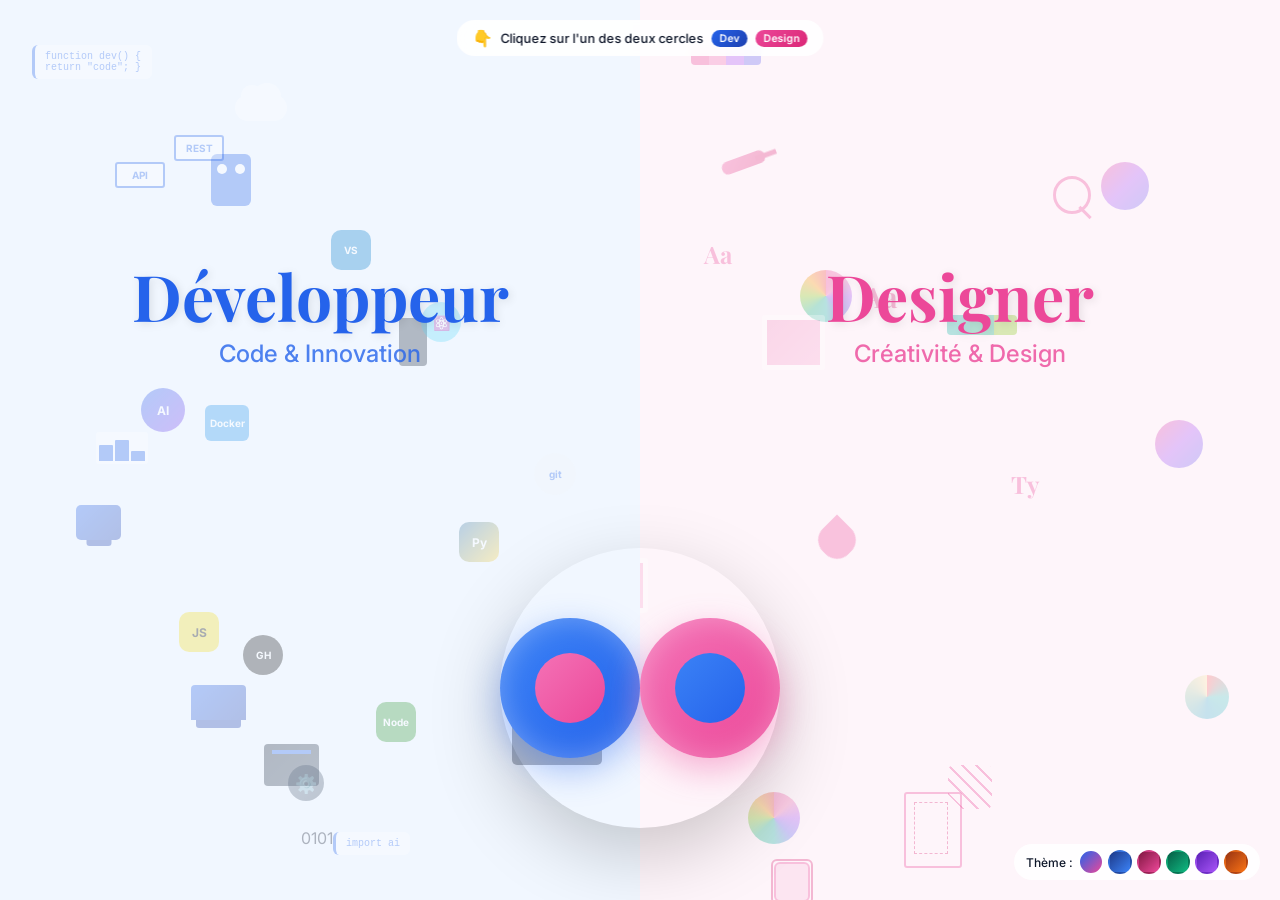
==== commit 87fcd671: "ajout de mon nouveau projet" ====
--- a/index.html
+++ b/index.html
@@ -37,7 +37,6 @@
             transition: background-color 0.5s ease;
         }
         
-        /* Conteneur principal */
         .split-screen {
             display: flex;
             width: 100%;
@@ -45,10 +44,8 @@
             position: relative;
         }
         
-        /* Moitiés */
-        .dev-side {
+        .dev-side, .design-side {
             flex: 1;
-            background: var(--dev-bg-light);
             position: relative;
             overflow: hidden;
             transition: var(--transition-smooth);
@@ -57,18 +54,9 @@
             justify-content: center;
         }
         
-        .design-side {
-            flex: 1;
-            background: var(--design-bg-light);
-            position: relative;
-            overflow: hidden;
-            transition: var(--transition-smooth);
-            display: flex;
-            align-items: center;
-            justify-content: center;
-        }
-        
-        /* Textes centraux */
+        .dev-side { background: var(--dev-bg-light); }
+        .design-side { background: var(--design-bg-light); }
+        
         .side-text {
             position: absolute;
             top: 35%;
@@ -80,15 +68,8 @@
             width: 100%;
         }
         
-        .dev-text {
-            left: 0;
-            color: var(--dev-primary);
-        }
-        
-        .design-text {
-            right: 0;
-            color: var(--design-primary);
-        }
+        .dev-text { left: 0; color: var(--dev-primary); }
+        .design-text { right: 0; color: var(--design-primary); }
         
         .main-text {
             font-family: 'Playfair Display', serif;
@@ -105,7 +86,6 @@
             opacity: 0.8;
         }
         
-        /* Éléments décoratifs (version desktop) */
         .floating-element {
             position: absolute;
             opacity: 0.3;
@@ -121,14 +101,456 @@
             100% { transform: translate(5px, -5px) rotate(2deg); }
         }
         
-        /* ===== YIN-YANG ===== */
+        /* Styles des objets Développeur */
+        .code-snippet {
+            font-family: 'Courier New', monospace;
+            font-size: 10px;
+            color: var(--dev-primary);
+            background: rgba(255, 255, 255, 0.95);
+            padding: 6px 10px;
+            border-radius: 6px;
+            border-left: 3px solid var(--dev-primary);
+            max-width: 120px;
+        }
+        .computer-icon {
+            width: 45px; height: 35px;
+            background: linear-gradient(135deg, var(--dev-primary), var(--dev-secondary));
+            border-radius: 5px;
+            position: relative;
+        }
+        .computer-icon::after {
+            content: '';
+            position: absolute;
+            bottom: -6px;
+            left: 50%;
+            transform: translateX(-50%);
+            width: 25px;
+            height: 6px;
+            background: var(--dev-secondary);
+            border-radius: 0 0 3px 3px;
+        }
+        .robot-icon {
+            width: 40px; height: 52px;
+            background: var(--dev-primary);
+            border-radius: 6px;
+            position: relative;
+        }
+        .robot-icon::before, .robot-icon::after {
+            content: '';
+            position: absolute;
+            top: 10px;
+            width: 10px;
+            height: 10px;
+            background: white;
+            border-radius: 50%;
+        }
+        .robot-icon::before { left: 6px; }
+        .robot-icon::after { right: 6px; }
+        .terminal-icon {
+            width: 90px; height: 55px;
+            background: #0f172a;
+            border-radius: 5px;
+            padding: 6px;
+            color: #10b981;
+            font-family: monospace;
+            font-size: 8px;
+        }
+        .server-icon {
+            width: 55px; height: 42px;
+            background: linear-gradient(135deg, #1e293b, #334155);
+            border-radius: 4px;
+            position: relative;
+        }
+        .server-icon::before {
+            content: '';
+            position: absolute;
+            top: 6px;
+            left: 8px;
+            right: 8px;
+            height: 4px;
+            background: var(--dev-primary);
+        }
+        .git-icon {
+            width: 42px; height: 42px;
+            border-radius: 50%;
+            background: #f1f5f9;
+            display: flex;
+            align-items: center;
+            justify-content: center;
+            font-size: 10px;
+            font-weight: bold;
+            color: var(--dev-primary);
+        }
+        .database-icon {
+            width: 55px; height: 35px;
+            background: linear-gradient(135deg, var(--dev-primary), var(--dev-secondary));
+            border-radius: 4px 4px 0 0;
+            position: relative;
+        }
+        .database-icon::after {
+            content: '';
+            position: absolute;
+            bottom: -8px;
+            left: 5px;
+            right: 5px;
+            height: 8px;
+            background: var(--dev-secondary);
+            border-radius: 0 0 3px 3px;
+        }
+        .mobile-icon {
+            width: 28px; height: 48px;
+            background: #1e293b;
+            border-radius: 4px;
+            position: relative;
+        }
+        .api-icon {
+            width: 50px; height: 26px;
+            background: white;
+            border-radius: 3px;
+            border: 2px solid var(--dev-primary);
+            display: flex;
+            align-items: center;
+            justify-content: center;
+            font-size: 10px;
+            font-weight: bold;
+            color: var(--dev-primary);
+        }
+        .cloud-icon {
+            width: 52px; height: 26px;
+            background: white;
+            border-radius: 25px;
+            position: relative;
+        }
+        .cloud-icon::before {
+            content: '';
+            position: absolute;
+            width: 22px; height: 22px;
+            background: white;
+            border-radius: 50%;
+            top: -10px;
+            left: 6px;
+        }
+        .cloud-icon::after {
+            content: '';
+            position: absolute;
+            width: 28px; height: 28px;
+            background: white;
+            border-radius: 50%;
+            top: -12px;
+            right: 6px;
+        }
+        .chart-icon {
+            width: 52px; height: 32px;
+            background: white;
+            border-radius: 3px;
+            padding: 3px;
+            display: flex;
+            align-items: flex-end;
+            gap: 2px;
+        }
+        .chart-bar {
+            flex: 1;
+            background: var(--dev-primary);
+            border-radius: 1px 1px 0 0;
+        }
+        .ai-icon {
+            width: 44px; height: 44px;
+            background: linear-gradient(135deg, var(--dev-primary), #7c3aed);
+            border-radius: 50%;
+            display: flex;
+            align-items: center;
+            justify-content: center;
+            color: white;
+            font-weight: bold;
+            font-size: 12px;
+        }
+        .python-icon {
+            width: 40px; height: 40px;
+            background: linear-gradient(135deg, #3776ab, #ffd43b);
+            border-radius: 10px;
+            display: flex;
+            align-items: center;
+            justify-content: center;
+            font-weight: bold;
+            font-size: 12px;
+            color: white;
+        }
+        .js-icon {
+            width: 40px; height: 40px;
+            background: #f7df1e;
+            border-radius: 10px;
+            display: flex;
+            align-items: center;
+            justify-content: center;
+            font-weight: bold;
+            font-size: 12px;
+            color: #000;
+        }
+        .react-icon {
+            width: 40px; height: 40px;
+            background: #61dafb;
+            border-radius: 50%;
+            display: flex;
+            align-items: center;
+            justify-content: center;
+            font-size: 14px;
+        }
+        .node-icon {
+            width: 40px; height: 40px;
+            background: #339933;
+            border-radius: 10px;
+            display: flex;
+            align-items: center;
+            justify-content: center;
+            font-weight: bold;
+            font-size: 10px;
+            color: white;
+        }
+        .docker-icon {
+            width: 44px; height: 36px;
+            background: #2496ed;
+            border-radius: 6px;
+            display: flex;
+            align-items: center;
+            justify-content: center;
+            font-weight: bold;
+            font-size: 10px;
+            color: white;
+        }
+        .github-icon {
+            width: 40px; height: 40px;
+            background: #181717;
+            border-radius: 50%;
+            display: flex;
+            align-items: center;
+            justify-content: center;
+            font-weight: bold;
+            font-size: 10px;
+            color: white;
+        }
+        .vscode-icon {
+            width: 40px; height: 40px;
+            background: #007acc;
+            border-radius: 10px;
+            display: flex;
+            align-items: center;
+            justify-content: center;
+            font-weight: bold;
+            font-size: 10px;
+            color: white;
+        }
+        .cog-icon {
+            width: 36px; height: 36px;
+            background: linear-gradient(135deg, #64748b, #475569);
+            border-radius: 50%;
+            display: flex;
+            align-items: center;
+            justify-content: center;
+            font-size: 18px;
+            animation: spin 8s linear infinite;
+        }
+        @keyframes spin { from { transform: rotate(0deg); } to { transform: rotate(360deg); } }
+        
+        /* Styles des objets Designer */
+        .color-palette {
+            width: 70px; height: 20px;
+            display: flex;
+            border-radius: 4px;
+            overflow: hidden;
+        }
+        .color-swatch { flex: 1; }
+        .paintbrush {
+            width: 50px; height: 13px;
+            background: linear-gradient(135deg, var(--design-primary), var(--design-secondary));
+            border-radius: 6px;
+            position: relative;
+            transform: rotate(-20deg);
+        }
+        .paintbrush::after {
+            content: '';
+            position: absolute;
+            right: -12px;
+            top: 50%;
+            transform: translateY(-50%);
+            width: 22px;
+            height: 5px;
+            background: var(--design-secondary);
+        }
+        .typography-sample {
+            font-family: 'Playfair Display', serif;
+            font-size: 24px;
+            font-weight: bold;
+            color: var(--design-primary);
+        }
+        .cube-3d {
+            width: 40px; height: 40px;
+            position: relative;
+            transform-style: preserve-3d;
+            animation: rotateCube 12s linear infinite;
+        }
+        @keyframes rotateCube {
+            0% { transform: rotateX(0) rotateY(0); }
+            100% { transform: rotateX(360deg) rotateY(360deg); }
+        }
+        .cube-face {
+            position: absolute;
+            width: 100%; height: 100%;
+            background: linear-gradient(45deg, var(--design-primary), var(--design-secondary));
+            border: 1px solid rgba(255,255,255,0.4);
+            opacity: 0.8;
+        }
+        .cube-front { transform: translateZ(20px); }
+        .cube-back { transform: rotateY(180deg) translateZ(20px); }
+        .cube-right { transform: rotateY(90deg) translateZ(20px); }
+        .cube-left { transform: rotateY(-90deg) translateZ(20px); }
+        .cube-top { transform: rotateX(90deg) translateZ(20px); }
+        .cube-bottom { transform: rotateX(-90deg) translateZ(20px); }
+        .pen-tool {
+            width: 48px; height: 48px;
+            position: relative;
+        }
+        .pen-tool::before {
+            content: '';
+            position: absolute;
+            width: 36px; height: 36px;
+            background: linear-gradient(135deg, var(--design-primary), #a855f7);
+            clip-path: polygon(50% 0%, 0% 100%, 100% 100%);
+        }
+        .artboard {
+            width: 70px; height: 55px;
+            background: white;
+            border-radius: 3px;
+            position: relative;
+            overflow: hidden;
+        }
+        .artboard::before {
+            content: '';
+            position: absolute;
+            top: 5px; left: 5px; right: 5px; bottom: 5px;
+            background: linear-gradient(135deg, var(--design-primary), #f472b6);
+            opacity: 0.6;
+        }
+        .gradient-circle {
+            width: 48px; height: 48px;
+            border-radius: 50%;
+            background: linear-gradient(135deg, var(--design-primary), #a855f7, #6366f1);
+        }
+        .wireframe {
+            width: 60px; height: 72px;
+            position: relative;
+        }
+        .wireframe::before {
+            content: '';
+            position: absolute;
+            top: 0; left: 0; width: 100%; height: 100%;
+            border: 2px solid var(--design-primary);
+            border-radius: 3px;
+        }
+        .wireframe::after {
+            content: '';
+            position: absolute;
+            top: 10px; left: 10px; right: 10px; bottom: 10px;
+            border: 1px dashed var(--design-secondary);
+        }
+        .ruler-icon {
+            width: 64px; height: 13px;
+            background: white;
+            border-radius: 2px;
+            position: relative;
+        }
+        .ruler-icon::before {
+            content: '';
+            position: absolute;
+            top: 50%;
+            left: 6px; right: 6px;
+            height: 2px;
+            background: var(--design-primary);
+            transform: translateY(-50%);
+        }
+        .magnifier-icon {
+            width: 44px; height: 44px;
+            position: relative;
+        }
+        .magnifier-icon::before {
+            content: '';
+            position: absolute;
+            width: 32px; height: 32px;
+            border: 3px solid var(--design-primary);
+            border-radius: 50%;
+            top: 0; left: 0;
+        }
+        .magnifier-icon::after {
+            content: '';
+            position: absolute;
+            width: 16px; height: 3px;
+            background: var(--design-primary);
+            bottom: 6px; right: 0;
+            transform: rotate(45deg);
+        }
+        .star-icon {
+            width: 44px; height: 44px;
+            position: relative;
+        }
+        .star-icon::before {
+            content: '★';
+            position: absolute;
+            top: 50%; left: 50%;
+            transform: translate(-50%, -50%);
+            color: var(--design-primary);
+            font-size: 32px;
+        }
+        .color-wheel {
+            width: 52px; height: 52px;
+            border-radius: 50%;
+            background: conic-gradient(from 0deg, #ec4899, #f472b6, #a855f7, #6366f1, #14b8a6, #10b981, #84cc16, #f59e0b, #ef4444);
+        }
+        .palette-icon {
+            width: 44px; height: 44px;
+            background: conic-gradient(from 0deg, #ff6b6b, #4ecdc4, #45b7d1, #96ceb4, #ffeaa7);
+            border-radius: 50%;
+        }
+        .brush-icon {
+            width: 36px; height: 36px;
+            background: var(--design-primary);
+            border-radius: 0 16px 16px 16px;
+            transform: rotate(45deg);
+        }
+        .layer-icon {
+            width: 40px; height: 40px;
+            background: rgba(236, 72, 153, 0.3);
+            border: 2px solid var(--design-primary);
+            border-radius: 6px;
+            position: relative;
+        }
+        .layer-icon::before {
+            content: '';
+            position: absolute;
+            top: -5px; left: -5px; right: -5px; bottom: -5px;
+            border: 2px solid var(--design-secondary);
+            border-radius: 6px;
+        }
+        .font-icon {
+            font-family: 'Playfair Display', serif;
+            font-size: 28px;
+            font-weight: bold;
+            background: linear-gradient(135deg, var(--design-primary), var(--design-secondary));
+            -webkit-background-clip: text;
+            -webkit-text-fill-color: transparent;
+        }
+        .grid-icon {
+            width: 44px; height: 44px;
+            background: repeating-linear-gradient(45deg, var(--design-primary) 0px, var(--design-primary) 2px, transparent 2px, transparent 10px);
+            border-radius: 6px;
+        }
+        
+        /* Yin-Yang */
         .yinyang-container {
             position: absolute;
             bottom: 8%;
             left: 50%;
             transform: translateX(-50%);
-            width: min(300px, 45vw);
-            height: min(300px, 45vw);
+            width: min(280px, 40vw);
+            height: min(280px, 40vw);
             z-index: 100;
             pointer-events: none;
             display: flex;
@@ -160,18 +582,9 @@
         }
         
         @keyframes yinyangFloat3D {
-            0% {
-                transform: rotateY(0deg) rotateX(5deg) scale(1);
-                filter: drop-shadow(0 20px 30px rgba(0,0,0,0.2));
-            }
-            50% {
-                transform: rotateY(0deg) rotateX(0deg) scale(1.05);
-                filter: drop-shadow(0 40px 50px rgba(236,72,153,0.3));
-            }
-            100% {
-                transform: rotateY(0deg) rotateX(5deg) scale(1);
-                filter: drop-shadow(0 20px 30px rgba(0,0,0,0.2));
-            }
+            0% { transform: rotateY(0deg) rotateX(5deg) scale(1); filter: drop-shadow(0 20px 30px rgba(0,0,0,0.2)); }
+            50% { transform: rotateY(0deg) rotateX(0deg) scale(1.05); filter: drop-shadow(0 40px 50px rgba(236,72,153,0.3)); }
+            100% { transform: rotateY(0deg) rotateX(5deg) scale(1); filter: drop-shadow(0 20px 30px rgba(0,0,0,0.2)); }
         }
         
         .yinyang::before {
@@ -195,7 +608,6 @@
             100% { opacity: 0.2; transform: scale(0.95); }
         }
         
-        /* Zones cliquables */
         .clickable-zone {
             position: absolute;
             width: 50%;
@@ -208,18 +620,10 @@
             text-decoration: none;
             z-index: 101;
             pointer-events: auto;
-            overflow: hidden;
-        }
-        
-        .dev-zone {
-            left: 0;
-            border-radius: 125px 0 0 125px;
-        }
-        
-        .design-zone {
-            right: 0;
-            border-radius: 0 125px 125px 0;
-        }
+        }
+        
+        .dev-zone { left: 0; border-radius: 125px 0 0 125px; }
+        .design-zone { right: 0; border-radius: 0 125px 125px 0; }
         
         .circle-content {
             position: absolute;
@@ -233,7 +637,7 @@
             z-index: 102;
             background: rgba(255, 255, 255, 0.25);
             backdrop-filter: blur(10px);
-            padding: 12px 24px;
+            padding: 10px 20px;
             border-radius: 40px;
             border: 1px solid rgba(255, 255, 255, 0.4);
         }
@@ -243,22 +647,9 @@
             transform: translate(-50%, -50%) scale(1.1);
         }
         
-        .circle-icon {
-            font-size: 2rem;
-            margin-bottom: 0.3rem;
-            filter: drop-shadow(0 4px 8px rgba(0, 0, 0, 0.3));
-            display: block;
-        }
-        
-        .circle-subtitle {
-            font-size: 0.8rem;
-            color: white;
-            font-weight: 600;
-            text-shadow: 0 2px 10px rgba(0, 0, 0, 0.5);
-            letter-spacing: 1px;
-        }
-        
-        /* Cercles intérieurs */
+        .circle-icon { font-size: 1.8rem; margin-bottom: 0.3rem; display: block; }
+        .circle-subtitle { font-size: 0.75rem; color: white; font-weight: 600; }
+        
         .inner-circle {
             position: absolute;
             width: 50%;
@@ -266,10 +657,6 @@
             border-radius: 50%;
             top: 25%;
             pointer-events: none;
-            transition: all 0.4s ease;
-            display: flex;
-            align-items: center;
-            justify-content: center;
         }
         
         .dev-circle {
@@ -291,35 +678,16 @@
             border-radius: 50%;
             top: 37.5%;
             pointer-events: none;
-            transition: all 0.4s ease;
-            box-shadow: inset 0 0 15px rgba(255, 255, 255, 0.5), 0 8px 20px rgba(0, 0, 0, 0.2);
-            display: flex;
-            align-items: center;
-            justify-content: center;
-        }
-        
-        .dev-dot {
-            left: 12.5%;
-            background: linear-gradient(135deg, #f472b6 0%, #ec4899 100%);
-        }
-        
-        .design-dot {
-            right: 12.5%;
-            background: linear-gradient(135deg, #3b82f6 0%, #2563eb 100%);
-        }
-        
-        .dot-icon {
-            font-size: 1rem;
-            color: white;
-            opacity: 0;
-            transition: opacity 0.4s ease;
-        }
-        
-        .yinyang:hover .dot-icon {
-            opacity: 0.8;
-        }
-        
-        /* ===== SÉLECTEUR DE THÈME ===== */
+            display: flex;
+            align-items: center;
+            justify-content: center;
+        }
+        
+        .dev-dot { left: 12.5%; background: linear-gradient(135deg, #f472b6 0%, #ec4899 100%); }
+        .design-dot { right: 12.5%; background: linear-gradient(135deg, #3b82f6 0%, #2563eb 100%); }
+        .dot-icon { font-size: 0.9rem; color: white; opacity: 0; transition: opacity 0.4s ease; }
+        .yinyang:hover .dot-icon { opacity: 0.8; }
+        
         .theme-selector {
             position: absolute;
             bottom: 20px;
@@ -327,47 +695,25 @@
             z-index: 1000;
             background: rgba(255, 255, 255, 0.9);
             backdrop-filter: blur(10px);
-            padding: 8px 15px;
-            border-radius: 50px;
-            border: 1px solid rgba(255, 255, 255, 0.3);
-            box-shadow: 0 10px 30px rgba(0, 0, 0, 0.1);
-            display: flex;
-            align-items: center;
-            gap: 8px;
+            padding: 6px 12px;
+            border-radius: 40px;
+            display: flex;
+            align-items: center;
+            gap: 6px;
             pointer-events: auto;
         }
         
-        .theme-selector label {
-            font-size: 0.8rem;
-            font-weight: 500;
-            color: var(--text-dark);
-        }
-        
-        .theme-options {
-            display: flex;
-            gap: 6px;
-        }
-        
+        .theme-selector label { font-size: 0.75rem; font-weight: 500; }
+        .theme-options { display: flex; gap: 5px; }
         .theme-btn {
-            width: 28px;
-            height: 28px;
+            width: 24px; height: 24px;
             border-radius: 50%;
             border: 2px solid transparent;
             cursor: pointer;
             transition: all 0.3s ease;
-            box-shadow: 0 2px 10px rgba(0,0,0,0.1);
-        }
-        
-        .theme-btn:hover {
-            transform: scale(1.15);
-            border-color: white;
-        }
-        
-        .theme-btn.active {
-            border-color: white;
-            transform: scale(1.1);
-        }
-        
+        }
+        .theme-btn:hover { transform: scale(1.15); border-color: white; }
+        .theme-btn.active { border-color: white; transform: scale(1.1); }
         .theme-btn.default { background: linear-gradient(135deg, #2563eb, #ec4899); }
         .theme-btn.blue { background: linear-gradient(135deg, #1e3a8a, #3b82f6); }
         .theme-btn.pink { background: linear-gradient(135deg, #831843, #ec4899); }
@@ -375,7 +721,6 @@
         .theme-btn.purple { background: linear-gradient(135deg, #5b21b6, #a855f7); }
         .theme-btn.orange { background: linear-gradient(135deg, #9a3412, #f97316); }
         
-        /* ===== INSTRUCTION EN HAUT ===== */
         .instruction {
             position: absolute;
             top: 20px;
@@ -383,46 +728,20 @@
             transform: translateX(-50%);
             z-index: 200;
             pointer-events: none;
-            color: var(--text-dark);
             background: rgba(255, 255, 255, 0.9);
-            padding: 10px 20px;
-            border-radius: 50px;
             backdrop-filter: blur(10px);
-            font-size: 0.85rem;
+            padding: 8px 16px;
+            border-radius: 40px;
+            font-size: 0.8rem;
             font-weight: 500;
-            box-shadow: 0 10px 30px rgba(0, 0, 0, 0.1);
-            border: 1px solid rgba(255, 255, 255, 0.6);
             display: flex;
             align-items: center;
             gap: 8px;
             white-space: nowrap;
         }
-
-        /* Emoji pointant vers le BAS */
+        
         .instruction::before {
             content: '👇';
-            font-size: 1.2rem;
-            animation: handPointDown 1s infinite alternate;
-        }
-                
-        @keyframes handPointDown {
-            0% {
-                transform: translateY(0);
-            }
-            100% {
-                transform: translateY(8px);
-            }
-        }
-
-        @media (max-width: 768px) {
-        .instruction {
-            top: 12px;
-            padding: 6px 14px;
-            font-size: 0.7rem;
-            white-space: nowrap;
-        }
-        
-        .instruction::before {
             font-size: 1rem;
             animation: handPointDown 1s infinite alternate;
         }
@@ -431,32 +750,13 @@
             0% { transform: translateY(0); }
             100% { transform: translateY(6px); }
         }
-    }
-
-        @media (max-width: 480px) {
-            .instruction {
-                top: 8px;
-                padding: 5px 12px;
-                font-size: 0.6rem;
-            }
-            
-            .instruction::before {
-                font-size: 0.9rem;
-                animation: handPointDown 1s infinite alternate;
-            }
-            
-            @keyframes handPointDown {
-                0% { transform: translateY(0); }
-                100% { transform: translateY(5px); }
-            }
-        }
-                
+        
         .instruction-badge {
             background: linear-gradient(135deg, var(--dev-primary), var(--dev-secondary));
             color: white;
-            padding: 3px 10px;
+            padding: 2px 8px;
             border-radius: 30px;
-            font-size: 0.7rem;
+            font-size: 0.65rem;
             font-weight: 600;
         }
         
@@ -464,216 +764,115 @@
             background: linear-gradient(135deg, var(--design-primary), var(--design-secondary));
         }
         
-        /* ===== RESPONSIVE SMARTPHONE ===== */
+        /* RESPONSIVE */
+        @media (max-width: 1024px) {
+            .floating-element { transform: scale(0.85); }
+            .side-text { top: 32%; }
+        }
+        
         @media (max-width: 768px) {
-            /* Passage en colonne */
-            .split-screen {
-                flex-direction: column;
-            }
-            
-            .dev-side, .design-side {
-                height: 50vh;
-                flex: none;
-                min-height: 45vh;
-            }
-            
-            /* Ajustement des textes */
-            .side-text {
-                top: 30%;
-            }
-            
-            .main-text {
-                font-size: clamp(1.8rem, 8vw, 2.5rem);
-            }
-            
-            .sub-text {
-                font-size: clamp(0.8rem, 3.5vw, 1rem);
-            }
-            
-            /* Yin-Yang centré en bas */
-            .yinyang-container {
-                position: absolute;
-                bottom: 2%;
-                left: 50%;
-                transform: translateX(-50%);
-                width: min(180px, 40vw);
-                height: min(180px, 40vw);
-                z-index: 150;
-            }
-            
-            .yinyang {
-                width: 100%;
-                height: 100%;
-            }
-            
-            /* Contenu des cercles */
-            .circle-content {
-                padding: 6px 12px;
-            }
-            
-            .circle-icon {
-                font-size: 1.2rem;
-            }
-            
-            .circle-subtitle {
-                font-size: 0.5rem;
-                white-space: nowrap;
-            }
-            
-            /* Instruction en haut centrée */
-            .instruction {
-                top: 12px;
-                padding: 6px 14px;
-                font-size: 0.7rem;
-                white-space: nowrap;
-            }
-            
-            .instruction::before {
-                font-size: 1rem;
-            }
-            
-            .instruction-badge {
-                font-size: 0.6rem;
-                padding: 2px 8px;
-            }
-            
-            /* Sélecteur de thème en bas à droite */
-            .theme-selector {
-                bottom: 10px;
-                right: 10px;
-                padding: 5px 10px;
-            }
-            
-            .theme-selector label {
-                font-size: 0.7rem;
-            }
-            
-            .theme-btn {
-                width: 24px;
-                height: 24px;
-            }
-            
-            /* Masquer les éléments décoratifs sur mobile */
-            .floating-element {
-                display: none;
-            }
+            .split-screen { flex-direction: column; }
+            .dev-side, .design-side { height: 50vh; flex: none; min-height: 45vh; }
+            .side-text { top: 30%; }
+            .main-text { font-size: clamp(1.6rem, 6vw, 2.2rem); }
+            .sub-text { font-size: clamp(0.7rem, 3vw, 0.9rem); }
+            .yinyang-container { bottom: 2%; width: min(150px, 35vw); height: min(150px, 35vw); }
+            .circle-content { padding: 5px 10px; }
+            .circle-icon { font-size: 1rem; }
+            .circle-subtitle { font-size: 0.45rem; white-space: nowrap; }
+            .instruction { top: 10px; padding: 5px 12px; font-size: 0.65rem; white-space: nowrap; }
+            .instruction::before { font-size: 0.9rem; animation: handPointDown 1s infinite alternate; }
+            @keyframes handPointDown { 0% { transform: translateY(0); } 100% { transform: translateY(5px); } }
+            .instruction-badge { font-size: 0.55rem; padding: 2px 6px; }
+            .theme-selector { bottom: 8px; right: 8px; padding: 4px 8px; }
+            .theme-btn { width: 20px; height: 20px; }
+            /* Réduire le nombre d'éléments visibles sur mobile */
+            .floating-element { display: none; }
+            .dev-side .floating-element:nth-child(-n+12), 
+            .design-side .floating-element:nth-child(-n+12) { display: block; transform: scale(0.7); }
         }
         
         @media (max-width: 480px) {
-            .dev-side, .design-side {
-                height: 50vh;
-            }
-            
-            .main-text {
-                font-size: clamp(1.5rem, 7vw, 2rem);
-            }
-            
-            .sub-text {
-                font-size: clamp(0.7rem, 3vw, 0.9rem);
-            }
-            
-            .yinyang-container {
-                width: min(150px, 45vw);
-                height: min(150px, 45vw);
-                bottom: 1%;
-            }
-            
-            .circle-icon {
-                font-size: 1rem;
-            }
-            
-            .circle-subtitle {
-                font-size: 0.45rem;
-            }
-            
-            .instruction {
-                top: 8px;
-                padding: 5px 12px;
-                font-size: 0.6rem;
-            }
-            
-            .instruction::before {
-                font-size: 0.9rem;
-            }
-            
-            .instruction-badge {
-                font-size: 0.55rem;
-                padding: 2px 6px;
-            }
-        }
-        
-        @media (max-width: 360px) {
-            .yinyang-container {
-                width: min(130px, 50vw);
-                height: min(130px, 50vw);
-            }
-            
-            .circle-icon {
-                font-size: 0.9rem;
-            }
-            
-            .circle-subtitle {
-                font-size: 0.4rem;
-            }
+            .dev-side .floating-element:nth-child(-n+8), 
+            .design-side .floating-element:nth-child(-n+8) { display: block; }
+            .yinyang-container { width: min(130px, 40vw); height: min(130px, 40vw); }
+            .circle-icon { font-size: 0.9rem; }
+            .circle-subtitle { font-size: 0.4rem; }
+            .instruction { top: 8px; padding: 4px 10px; font-size: 0.55rem; }
         }
     </style>
 </head>
 <body>
     <div class="split-screen">
-        <!-- Moitié gauche - Développeur -->
+        <!-- SECTION DÉVELOPPEUR - 25 éléments -->
         <div class="dev-side" id="devSide">
             <div class="side-text dev-text">
                 <div class="main-text">Développeur</div>
                 <div class="sub-text">Code & Innovation</div>
             </div>
             
-            <!-- Éléments décoratifs (uniquement visibles sur desktop) -->
-            <div class="floating-element code-snippet" style="top: 10%; left: 5%; transform: rotate(-5deg);">
-                function develop() {<br>
-                &nbsp;&nbsp;return innovation;<br>
-                }
-            </div>
-            <div class="floating-element computer-icon" style="top: 15%; right: 12%;"></div>
-            <div class="floating-element robot-icon" style="bottom: 20%; left: 15%;"></div>
-            <div class="floating-element terminal-icon" style="bottom: 15%; right: 12%;">
-                <div>$ npm start</div>
-                <div style="color: #10b981;">✓ Server ready</div>
-                <div style="color: #3b82f6;">▶ Localhost:3000</div>
-            </div>
-            <div class="floating-element server-icon" style="top: 40%; left: 10%;"></div>
-            <div class="floating-element git-icon" style="bottom: 40%; right: 8%;">git</div>
-            <div class="floating-element database-icon" style="top: 30%; right: 20%;"></div>
-            <div class="floating-element api-icon" style="top: 20%; left: 20%;"></div>
-            <div class="floating-element cloud-icon" style="bottom: 25%; right: 20%;"></div>
-            <div class="floating-element ai-icon" style="bottom: 45%; left: 20%;"></div>
+            <!-- 25 objets Développeur -->
+            <div class="floating-element code-snippet" style="top: 5%; left: 5%;">function dev() { return "code"; }</div>
+            <div class="floating-element computer-icon" style="top: 8%; right: 8%;"></div>
+            <div class="floating-element robot-icon" style="bottom: 30%; left: 6%;"></div>
+            <div class="floating-element terminal-icon" style="bottom: 15%; right: 6%;"><div>$ npm start</div><div>✓ Server ready</div></div>
+            <div class="floating-element server-icon" style="top: 35%; left: 8%;"></div>
+            <div class="floating-element git-icon" style="bottom: 45%; right: 10%;">git</div>
+            <div class="floating-element database-icon" style="top: 28%; right: 12%;"></div>
+            <div class="floating-element mobile-icon" style="bottom: 12%; left: 12%;"></div>
+            <div class="floating-element api-icon" style="top: 18%; left: 18%;">API</div>
+            <div class="floating-element cloud-icon" style="bottom: 38%; right: 18%;"></div>
+            <div class="floating-element chart-icon" style="top: 48%; left: 15%;"><div class="chart-bar" style="height: 60%;"></div><div class="chart-bar" style="height: 80%;"></div><div class="chart-bar" style="height: 40%;"></div></div>
+            <div class="floating-element ai-icon" style="bottom: 52%; left: 22%;">AI</div>
+            <div class="floating-element python-icon" style="top: 58%; right: 22%;">Py</div>
+            <div class="floating-element js-icon" style="top: 68%; left: 28%;">JS</div>
+            <div class="floating-element react-icon" style="bottom: 62%; right: 28%;">⚛️</div>
+            <div class="floating-element node-icon" style="top: 78%; right: 35%;">Node</div>
+            <div class="floating-element docker-icon" style="top: 45%; left: 32%;">Docker</div>
+            <div class="floating-element github-icon" style="bottom: 25%; left: 38%;">GH</div>
+            <div class="floating-element vscode-icon" style="bottom: 70%; right: 42%;">VS</div>
+            <div class="floating-element cog-icon" style="top: 85%; left: 45%;">⚙️</div>
+            <div class="floating-element binary-code" style="top: 92%; right: 48%;">0101</div>
+            <div class="floating-element code-snippet" style="bottom: 5%; left: 52%;">import ai</div>
+            <div class="floating-element server-icon" style="top: 72%; left: 55%;"></div>
+            <div class="floating-element database-icon" style="bottom: 80%; right: 55%;"></div>
+            <div class="floating-element api-icon" style="top: 15%; right: 65%;">REST</div>
         </div>
         
-        <!-- Moitié droite - Designer -->
+        <!-- SECTION DESIGNER - 25 éléments -->
         <div class="design-side" id="designSide">
             <div class="side-text design-text">
                 <div class="main-text">Designer</div>
                 <div class="sub-text">Créativité & Design</div>
             </div>
             
-            <!-- Éléments décoratifs (uniquement visibles sur desktop) -->
-            <div class="floating-element color-palette" style="top: 12%; left: 10%;">
-                <div class="color-swatch" style="background: #ec4899;"></div>
-                <div class="color-swatch" style="background: #f472b6;"></div>
-                <div class="color-swatch" style="background: #a855f7;"></div>
-                <div class="color-swatch" style="background: #6366f1;"></div>
-                <div class="color-swatch" style="background: #14b8a6;"></div>
-            </div>
-            <div class="floating-element paintbrush" style="top: 40%; right: 15%;"></div>
-            <div class="floating-element typography-sample" style="bottom: 25%; left: 12%;">Aa</div>
-            <div class="floating-element cube-3d" style="top: 25%; right: 12%;"></div>
-            <div class="floating-element pen-tool" style="top: 60%; left: 15%;"></div>
-            <div class="floating-element artboard" style="top: 15%; right: 25%;"></div>
-            <div class="floating-element gradient-circle" style="bottom: 40%; right: 20%;"></div>
-            <div class="floating-element wireframe" style="top: 45%; left: 8%;"></div>
-            <div class="floating-element ruler-icon" style="top: 65%; right: 25%;"></div>
-            <div class="floating-element magnifier-icon" style="bottom: 25%; left: 20%;"></div>
-            <div class="floating-element star-icon" style="bottom: 45%; right: 25%;"></div>
-            <div class="floating-element color-wheel" style="top: 30%; left: 30%;"></div>
+            <!-- 25 objets Designer -->
+            <div class="floating-element color-palette" style="top: 5%; left: 8%;"><div class="color-swatch" style="background: #ec4899;"></div><div class="color-swatch" style="background: #f472b6;"></div><div class="color-swatch" style="background: #a855f7;"></div><div class="color-swatch" style="background: #6366f1;"></div></div>
+            <div class="floating-element paintbrush" style="top: 12%; right: 10%;"></div>
+            <div class="floating-element typography-sample" style="bottom: 70%; left: 10%;">Aa</div>
+            <div class="floating-element cube-3d" style="top: 22%; right: 15%;"><div class="cube-face cube-front"></div><div class="cube-face cube-back"></div><div class="cube-face cube-right"></div><div class="cube-face cube-left"></div><div class="cube-face cube-top"></div><div class="cube-face cube-bottom"></div></div>
+            <div class="floating-element pen-tool" style="top: 55%; left: 8%;"></div>
+            <div class="floating-element artboard" style="top: 15%; right: 28%;"></div>
+            <div class="floating-element gradient-circle" style="bottom: 48%; right: 12%;"></div>
+            <div class="floating-element wireframe" style="top: 42%; left: 12%;"></div>
+            <div class="floating-element ruler-icon" style="top: 65%; right: 22%;"></div>
+            <div class="floating-element magnifier-icon" style="bottom: 28%; left: 18%;"></div>
+            <div class="floating-element star-icon" style="bottom: 55%; right: 25%;"></div>
+            <div class="floating-element color-wheel" style="top: 30%; left: 25%;"></div>
+            <div class="floating-element palette-icon" style="top: 75%; right: 8%;"></div>
+            <div class="floating-element brush-icon" style="bottom: 38%; left: 28%;"></div>
+            <div class="floating-element layer-icon" style="top: 48%; right: 38%;"></div>
+            <div class="floating-element font-icon" style="bottom: 65%; left: 35%;">Aa</div>
+            <div class="floating-element grid-icon" style="top: 85%; right: 45%;"></div>
+            <div class="floating-element color-palette" style="top: 35%; left: 48%;"><div class="color-swatch" style="background: #14b8a6;"></div><div class="color-swatch" style="background: #10b981;"></div><div class="color-swatch" style="background: #84cc16;"></div></div>
+            <div class="floating-element paintbrush" style="bottom: 32%; right: 52%;"></div>
+            <div class="floating-element typography-sample" style="top: 52%; left: 58%;">Ty</div>
+            <div class="floating-element cube-3d" style="bottom: 58%; right: 58%;"></div>
+            <div class="floating-element pen-tool" style="top: 78%; left: 65%;"></div>
+            <div class="floating-element artboard" style="bottom: 12%; right: 65%;"></div>
+            <div class="floating-element gradient-circle" style="top: 18%; left: 72%;"></div>
+            <div class="floating-element star-icon" style="bottom: 22%; left: 78%;"></div>
+            <div class="floating-element color-wheel" style="top: 88%; right: 75%;"></div>
         </div>
         
         <!-- Yin-Yang -->
@@ -694,12 +893,8 @@
                 <div class="yinyang">
                     <div class="inner-circle dev-circle"></div>
                     <div class="inner-circle design-circle"></div>
-                    <div class="center-dot dev-dot">
-                        <div class="dot-icon">🎨</div>
-                    </div>
-                    <div class="center-dot design-dot">
-                        <div class="dot-icon">💻</div>
-                    </div>
+                    <div class="center-dot dev-dot"><div class="dot-icon">🎨</div></div>
+                    <div class="center-dot design-dot"><div class="dot-icon">💻</div></div>
                 </div>
             </div>
         </div>
@@ -717,7 +912,7 @@
             </div>
         </div>
         
-        <!-- Instruction en haut centrée -->
+        <!-- Instruction en haut avec emoji pointant vers le bas -->
         <div class="instruction">
             <span>Cliquez sur l'un des deux cercles</span>
             <span class="instruction-badge">Dev</span>
@@ -736,75 +931,30 @@
             const devElements = devSide.querySelectorAll('.floating-element');
             const designElements = designSide.querySelectorAll('.floating-element');
             
-            // ===== GESTION DU THÈME =====
+            // Gestion du thème
             const themeBtns = document.querySelectorAll('.theme-btn');
             const root = document.documentElement;
             
             const themes = {
-                default: {
-                    dev: '#2563eb',
-                    devSecondary: '#1e40af',
-                    devBg: 'rgba(219, 234, 254, 0.4)',
-                    design: '#ec4899',
-                    designSecondary: '#db2777',
-                    designBg: 'rgba(252, 231, 243, 0.4)'
-                },
-                blue: {
-                    dev: '#1e3a8a',
-                    devSecondary: '#1e3a8a',
-                    devBg: 'rgba(30, 58, 138, 0.2)',
-                    design: '#3b82f6',
-                    designSecondary: '#2563eb',
-                    designBg: 'rgba(59, 130, 246, 0.2)'
-                },
-                pink: {
-                    dev: '#831843',
-                    devSecondary: '#831843',
-                    devBg: 'rgba(131, 24, 67, 0.2)',
-                    design: '#ec4899',
-                    designSecondary: '#db2777',
-                    designBg: 'rgba(236, 72, 153, 0.2)'
-                },
-                green: {
-                    dev: '#065f46',
-                    devSecondary: '#065f46',
-                    devBg: 'rgba(6, 95, 70, 0.2)',
-                    design: '#10b981',
-                    designSecondary: '#059669',
-                    designBg: 'rgba(16, 185, 129, 0.2)'
-                },
-                purple: {
-                    dev: '#5b21b6',
-                    devSecondary: '#5b21b6',
-                    devBg: 'rgba(91, 33, 182, 0.2)',
-                    design: '#a855f7',
-                    designSecondary: '#9333ea',
-                    designBg: 'rgba(168, 85, 247, 0.2)'
-                },
-                orange: {
-                    dev: '#9a3412',
-                    devSecondary: '#9a3412',
-                    devBg: 'rgba(154, 52, 18, 0.2)',
-                    design: '#f97316',
-                    designSecondary: '#ea580c',
-                    designBg: 'rgba(249, 115, 22, 0.2)'
-                }
+                default: { dev: '#2563eb', devSecondary: '#1e40af', devBg: 'rgba(219, 234, 254, 0.4)', design: '#ec4899', designSecondary: '#db2777', designBg: 'rgba(252, 231, 243, 0.4)' },
+                blue: { dev: '#1e3a8a', devSecondary: '#1e3a8a', devBg: 'rgba(30, 58, 138, 0.2)', design: '#3b82f6', designSecondary: '#2563eb', designBg: 'rgba(59, 130, 246, 0.2)' },
+                pink: { dev: '#831843', devSecondary: '#831843', devBg: 'rgba(131, 24, 67, 0.2)', design: '#ec4899', designSecondary: '#db2777', designBg: 'rgba(236, 72, 153, 0.2)' },
+                green: { dev: '#065f46', devSecondary: '#065f46', devBg: 'rgba(6, 95, 70, 0.2)', design: '#10b981', designSecondary: '#059669', designBg: 'rgba(16, 185, 129, 0.2)' },
+                purple: { dev: '#5b21b6', devSecondary: '#5b21b6', devBg: 'rgba(91, 33, 182, 0.2)', design: '#a855f7', designSecondary: '#9333ea', designBg: 'rgba(168, 85, 247, 0.2)' },
+                orange: { dev: '#9a3412', devSecondary: '#9a3412', devBg: 'rgba(154, 52, 18, 0.2)', design: '#f97316', designSecondary: '#ea580c', designBg: 'rgba(249, 115, 22, 0.2)' }
             };
             
             function applyTheme(themeName) {
                 const theme = themes[themeName];
                 if (!theme) return;
-                
                 root.style.setProperty('--dev-primary', theme.dev);
                 root.style.setProperty('--dev-secondary', theme.devSecondary);
                 root.style.setProperty('--dev-bg-light', theme.devBg);
                 root.style.setProperty('--design-primary', theme.design);
                 root.style.setProperty('--design-secondary', theme.designSecondary);
                 root.style.setProperty('--design-bg-light', theme.designBg);
-                
                 devSide.style.backgroundColor = theme.devBg;
                 designSide.style.backgroundColor = theme.designBg;
-                
                 document.querySelectorAll('.instruction-badge').forEach(badge => {
                     if (badge.classList.contains('design')) {
                         badge.style.background = `linear-gradient(135deg, ${theme.design}, ${theme.designSecondary})`;
@@ -812,24 +962,14 @@
                         badge.style.background = `linear-gradient(135deg, ${theme.dev}, ${theme.devSecondary})`;
                     }
                 });
-                
                 localStorage.setItem('selectedTheme', themeName);
-                
-                themeBtns.forEach(btn => {
-                    btn.classList.toggle('active', btn.dataset.theme === themeName);
-                });
+                themeBtns.forEach(btn => btn.classList.toggle('active', btn.dataset.theme === themeName));
             }
             
-            themeBtns.forEach(btn => {
-                btn.addEventListener('click', () => {
-                    applyTheme(btn.dataset.theme);
-                });
-            });
-            
-            const savedTheme = localStorage.getItem('selectedTheme') || 'default';
-            applyTheme(savedTheme);
-            
-            // ===== INTERACTIONS SURVOL =====
+            themeBtns.forEach(btn => btn.addEventListener('click', () => applyTheme(btn.dataset.theme)));
+            applyTheme(localStorage.getItem('selectedTheme') || 'default');
+            
+            // Interactions au survol
             devZone.addEventListener('mouseenter', () => {
                 devSide.style.backgroundColor = getComputedStyle(root).getPropertyValue('--dev-primary') + '20';
                 designSide.style.backgroundColor = 'rgba(0,0,0,0.05)';
@@ -857,47 +997,26 @@
                 designElements.forEach(el => el.style.opacity = '0.3');
             }
             
-            devZone.addEventListener('mouseleave', () => {
-                setTimeout(() => {
-                    if (!designZone.matches(':hover')) resetSides();
-                }, 100);
-            });
-            
-            designZone.addEventListener('mouseleave', () => {
-                setTimeout(() => {
-                    if (!devZone.matches(':hover')) resetSides();
-                }, 100);
-            });
-            
-            // ===== ANIMATION AU CLIC =====
+            devZone.addEventListener('mouseleave', () => setTimeout(() => { if (!designZone.matches(':hover')) resetSides(); }, 100));
+            designZone.addEventListener('mouseleave', () => setTimeout(() => { if (!devZone.matches(':hover')) resetSides(); }, 100));
+            
+            // Animation au clic
             [devZone, designZone].forEach(link => {
                 link.addEventListener('click', function(e) {
                     e.preventDefault();
                     const href = this.getAttribute('href');
-                    
                     document.body.style.transition = 'opacity 0.5s ease, transform 0.5s ease';
                     document.body.style.opacity = '0';
                     document.body.style.transform = this.classList.contains('dev-zone') ? 'translateX(-30px)' : 'translateX(30px)';
-                    
-                    setTimeout(() => {
-                        window.location.href = href;
-                    }, 500);
+                    setTimeout(() => window.location.href = href, 500);
                 });
             });
             
-            // ===== GESTION DU RETOUR (cache) =====
-            window.addEventListener('pageshow', function(event) {
-                if (event.persisted) {
-                    window.location.reload();
-                }
-            });
-            
-            // Détection moderne
+            // Gestion du retour (cache)
+            window.addEventListener('pageshow', function(event) { if (event.persisted) window.location.reload(); });
             if (window.performance && window.performance.getEntriesByType) {
                 const navEntries = performance.getEntriesByType('navigation');
-                if (navEntries.length > 0 && navEntries[0].type === 'back_forward') {
-                    window.location.reload();
-                }
+                if (navEntries.length > 0 && navEntries[0].type === 'back_forward') window.location.reload();
             }
         })();
     </script>
